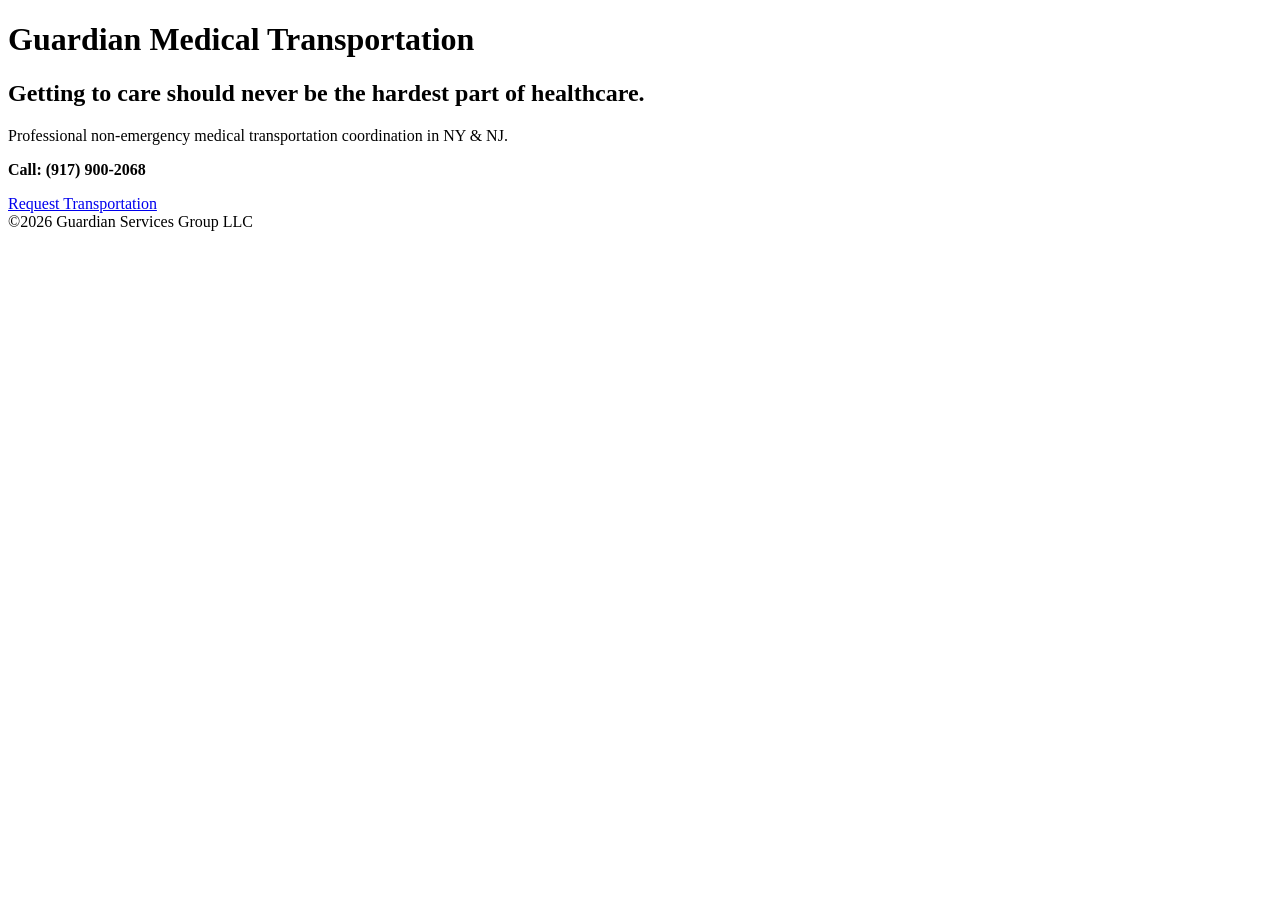
==== index.html @ a62c824c "Add files via upload" ====
<!doctype html><html><head><link rel='stylesheet' href='assets/style.css'><title>Guardian</title></head><body><header><h1>Guardian Medical Transportation</h1></header><section><h2>Getting to care should never be the hardest part of healthcare.</h2><p>Professional non-emergency medical transportation coordination in NY & NJ.</p><p><strong>Call: (917) 900-2068</strong></p><a class='btn' href='contact.html'>Request Transportation</a></section><footer>©2026 Guardian Services Group LLC</footer></body></html>
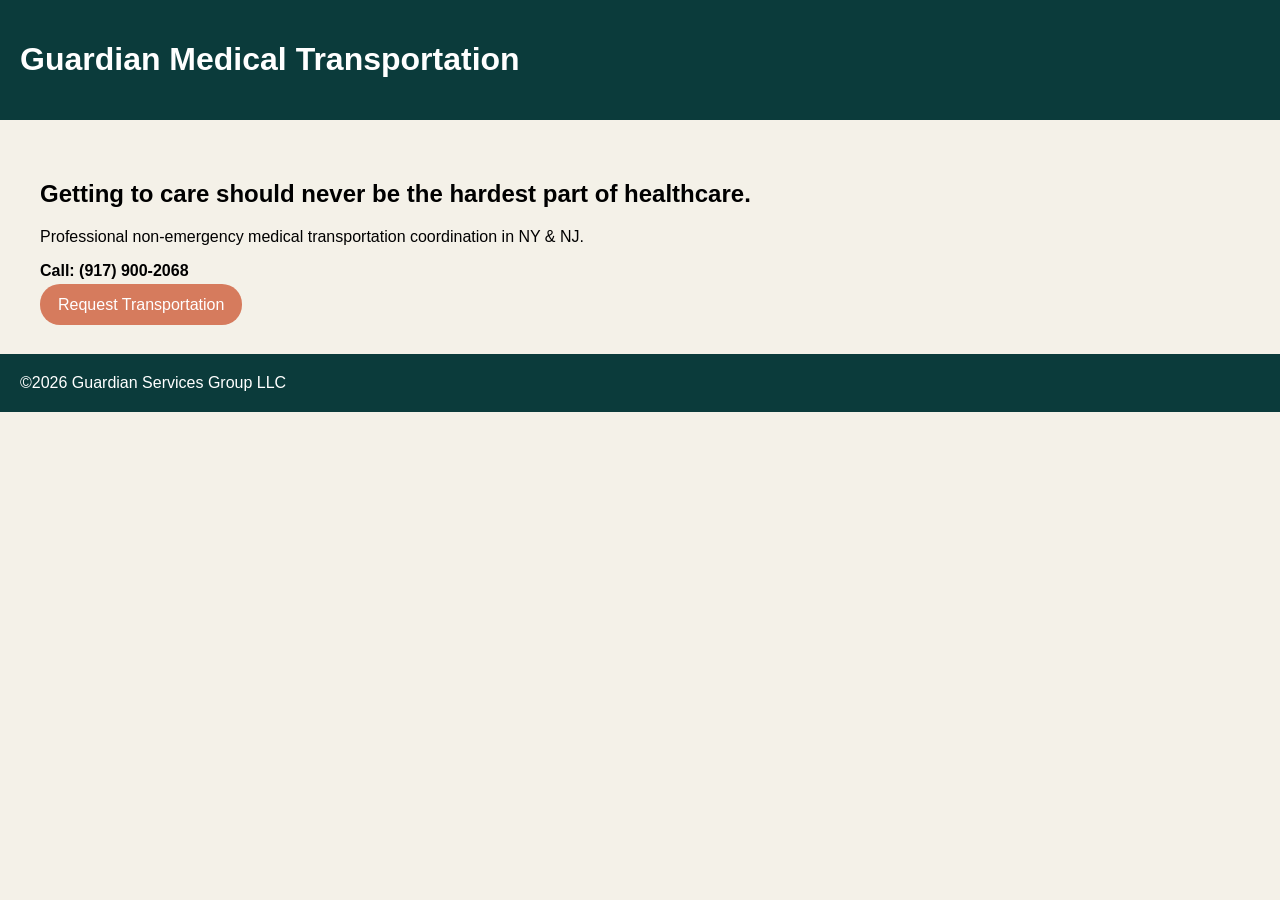
==== commit f281843e: "Update index.html" ====
--- a/index.html
+++ b/index.html
@@ -1 +1 @@
-<!doctype html><html><head><link rel='stylesheet' href='assets/style.css'><title>Guardian</title></head><body><header><h1>Guardian Medical Transportation</h1></header><section><h2>Getting to care should never be the hardest part of healthcare.</h2><p>Professional non-emergency medical transportation coordination in NY & NJ.</p><p><strong>Call: (917) 900-2068</strong></p><a class='btn' href='contact.html'>Request Transportation</a></section><footer>©2026 Guardian Services Group LLC</footer></body></html>+<!doctype html><html><head><link rel='stylesheet' href='style.css'><title>Guardian</title></head><body><header><h1>Guardian Medical Transportation</h1></header><section><h2>Getting to care should never be the hardest part of healthcare.</h2><p>Professional non-emergency medical transportation coordination in NY & NJ.</p><p><strong>Call: (917) 900-2068</strong></p><a class='btn' href='contact.html'>Request Transportation</a></section><footer>©2026 Guardian Services Group LLC</footer></body></html>
--- a/style.css
+++ b/style.css
@@ -0,0 +1 @@
+body{font-family:Arial;margin:0;background:#f4f1e8}header,footer{background:#0b3b3b;color:#fff;padding:20px}section{padding:40px}.btn{background:#d67b5d;color:#fff;padding:12px 18px;text-decoration:none;border-radius:20px}
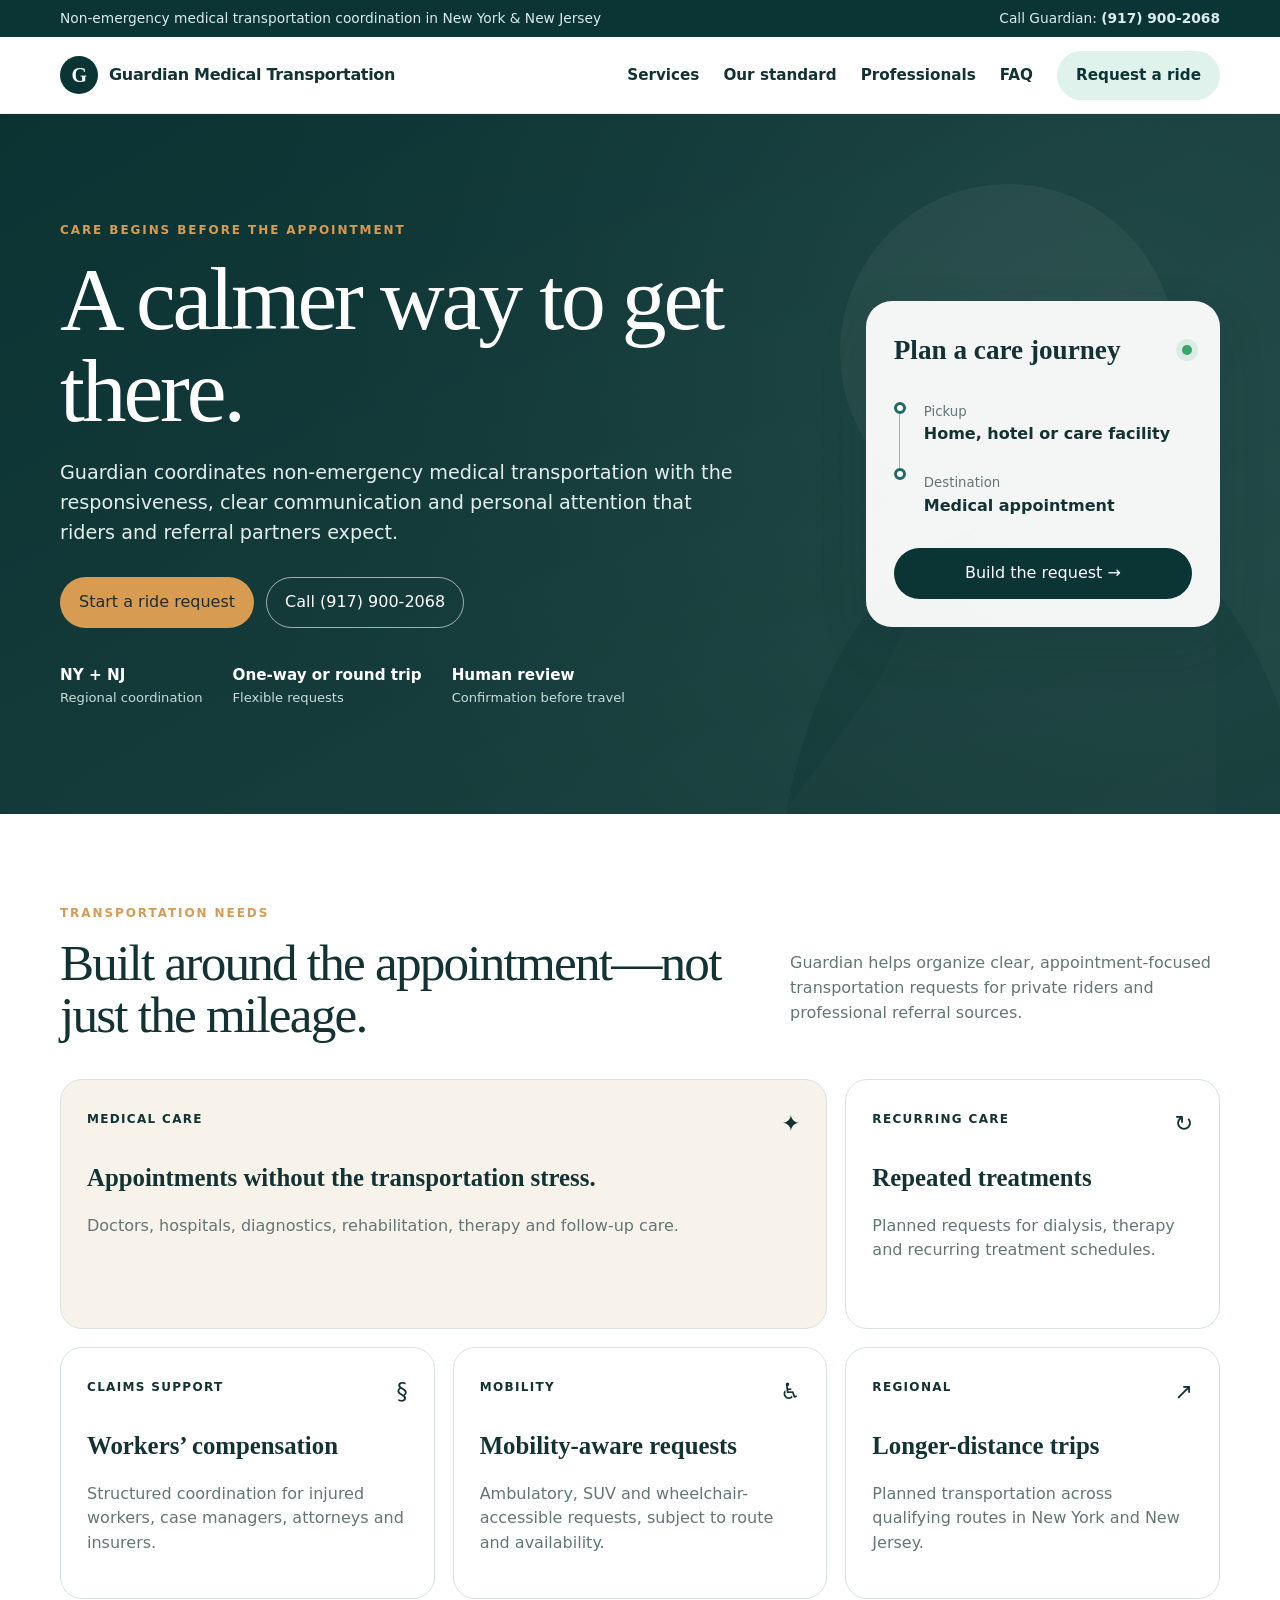
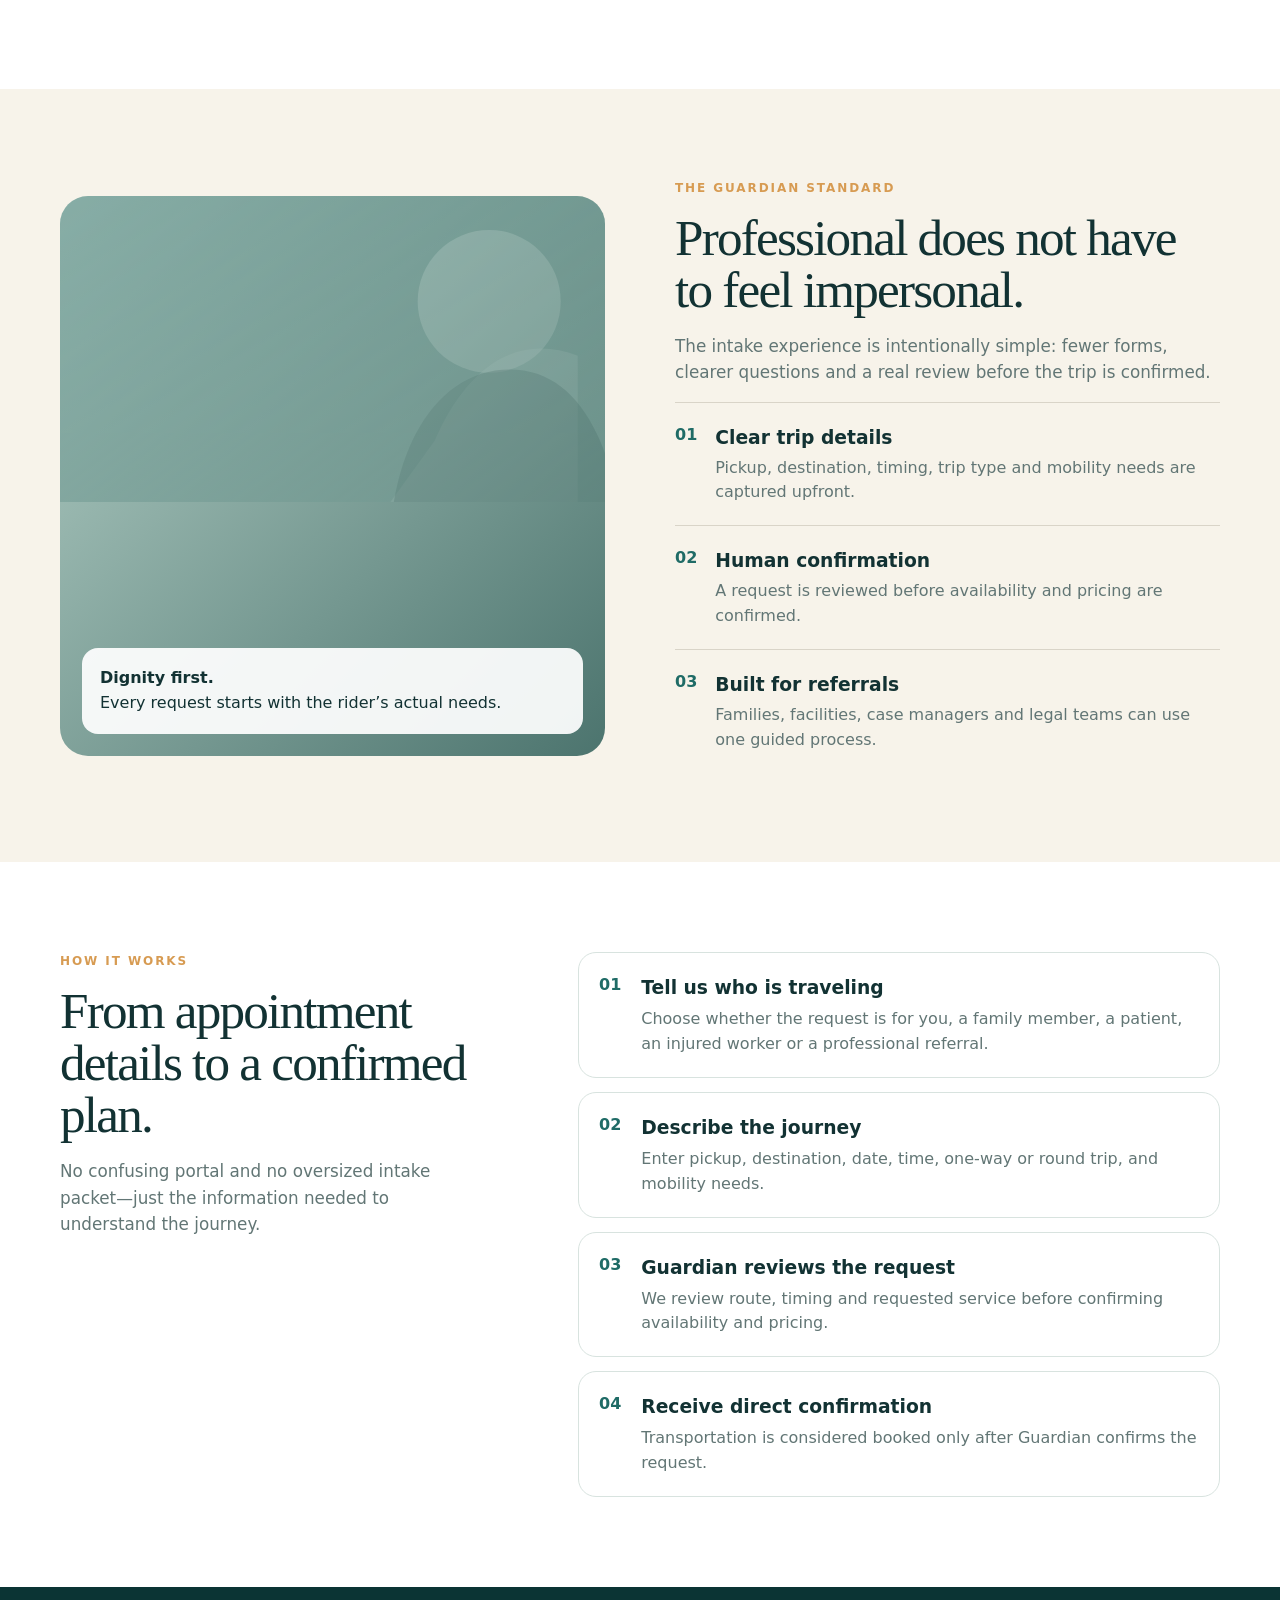
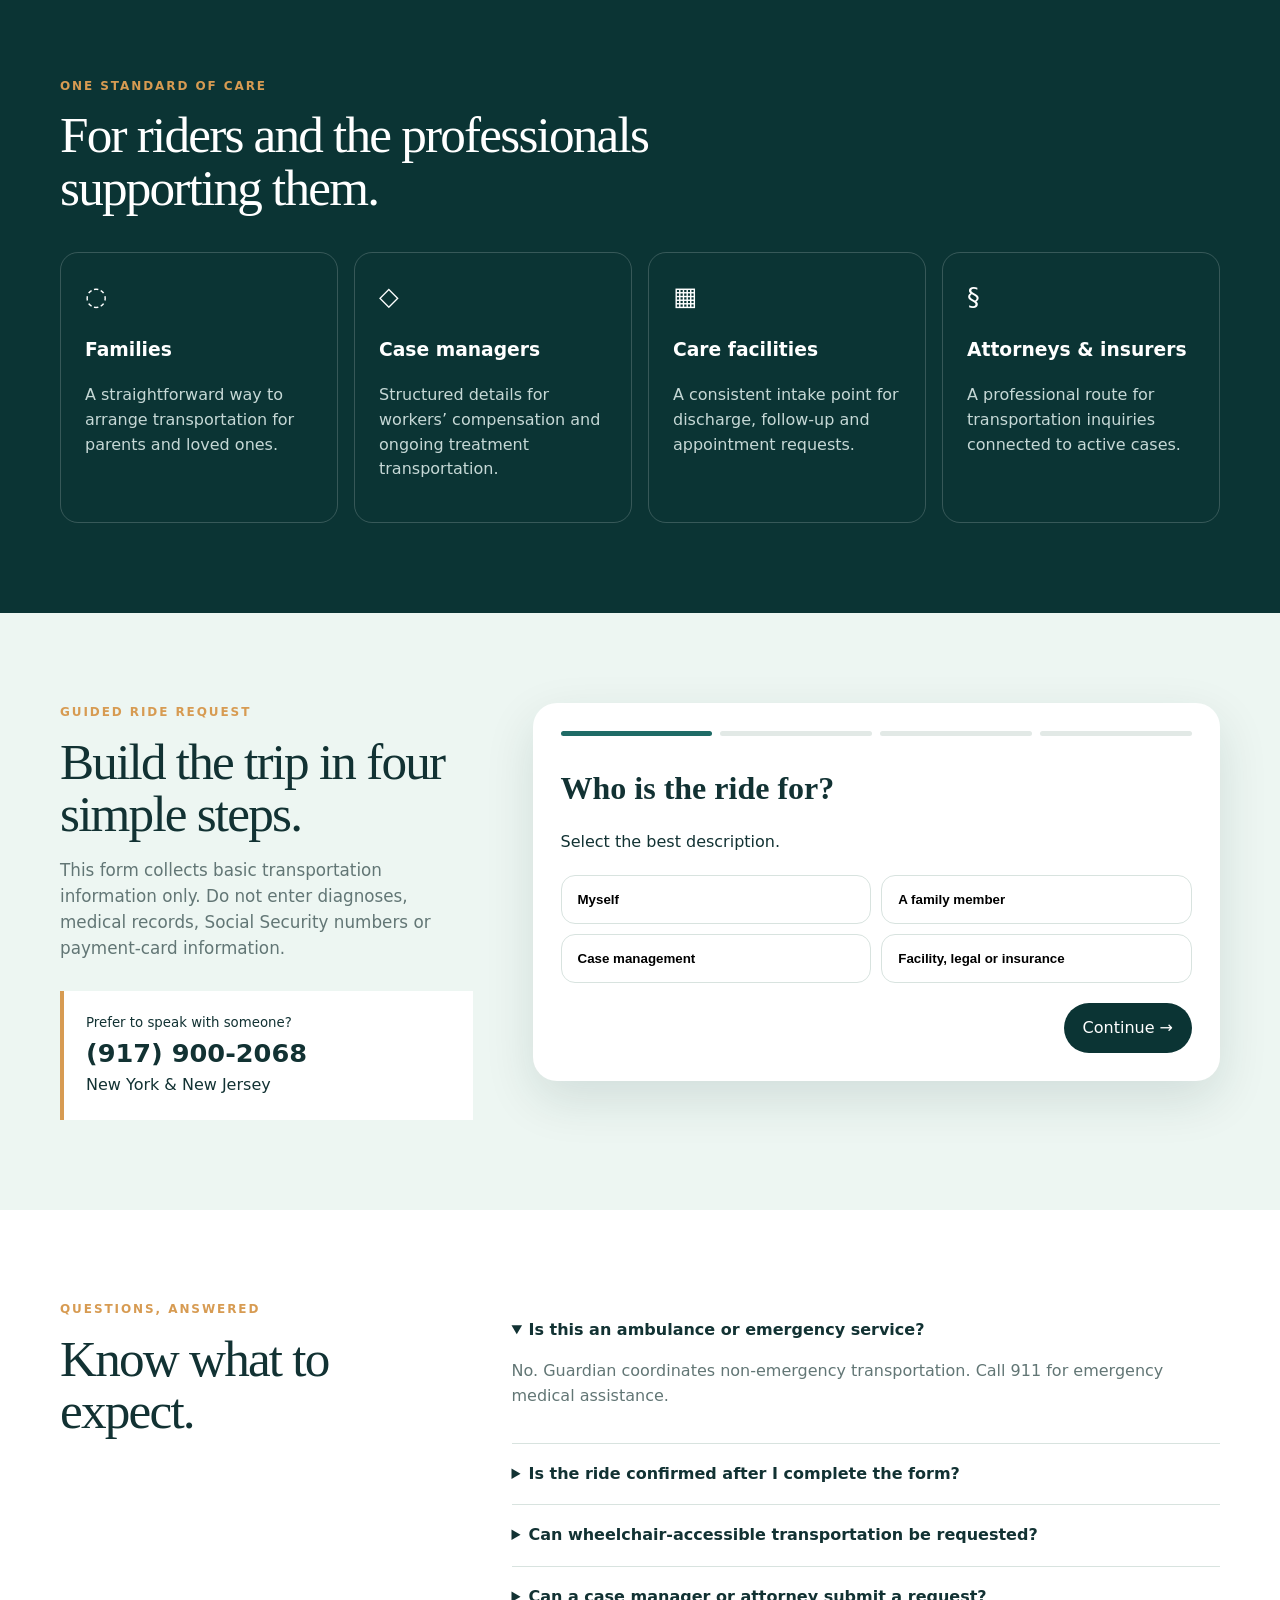
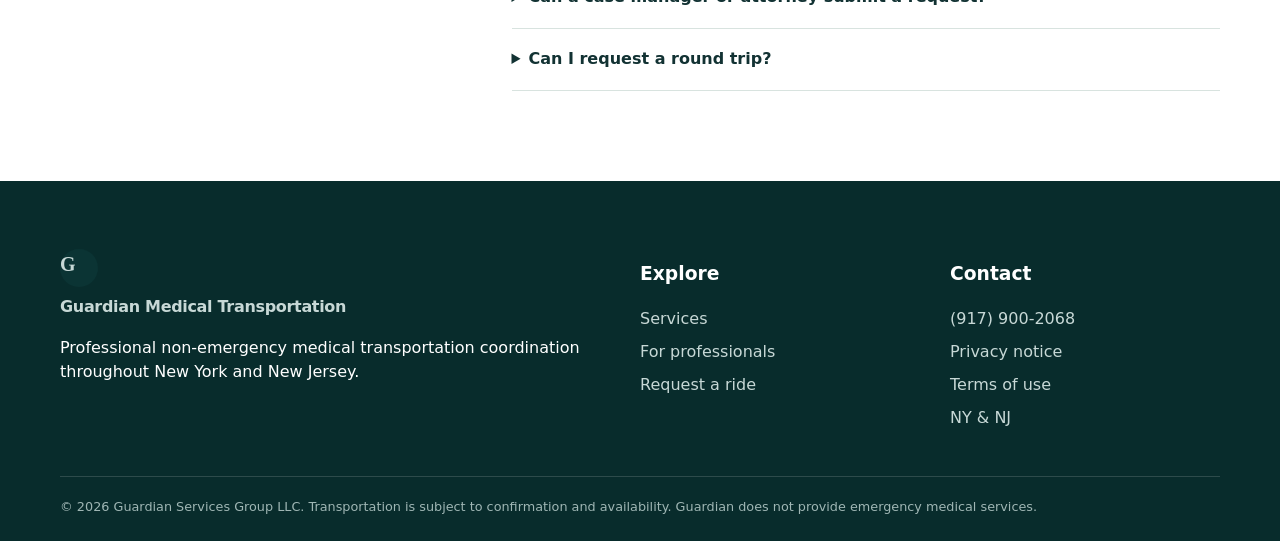
==== commit 6444598f: "Add files via upload" ====
--- a/index.html
+++ b/index.html
@@ -1 +1,101 @@
-<!doctype html><html><head><link rel='stylesheet' href='style.css'><title>Guardian</title></head><body><header><h1>Guardian Medical Transportation</h1></header><section><h2>Getting to care should never be the hardest part of healthcare.</h2><p>Professional non-emergency medical transportation coordination in NY & NJ.</p><p><strong>Call: (917) 900-2068</strong></p><a class='btn' href='contact.html'>Request Transportation</a></section><footer>©2026 Guardian Services Group LLC</footer></body></html>
+<!doctype html>
+<html lang="en">
+<head>
+<meta charset="utf-8"><meta name="viewport" content="width=device-width,initial-scale=1">
+<title>Guardian Medical Transportation | New York & New Jersey</title>
+<meta name="description" content="Professional non-emergency medical transportation coordination for families, case managers, facilities, attorneys and insurers in New York and New Jersey.">
+<meta name="theme-color" content="#0b3434">
+<meta property="og:title" content="Guardian Medical Transportation">
+<meta property="og:description" content="A calmer, clearer way to arrange non-emergency medical transportation.">
+<meta property="og:type" content="website"><meta property="og:image" content="assets/guardian-hero.svg">
+<link rel="stylesheet" href="assets/site.css">
+</head>
+<body>
+<a class="skip" href="#main">Skip to content</a>
+<div class="topbar"><div class="container"><span>Non-emergency medical transportation coordination in New York & New Jersey</span><span>Call Guardian: <strong>(917) 900-2068</strong></span></div></div>
+<header class="site-header"><div class="container nav">
+<a class="brand" href="index.html"><span class="brand-mark">G</span><span>Guardian Medical Transportation</span></a>
+<button class="menu-button" aria-label="Open navigation" aria-expanded="false">☰</button>
+<nav class="nav-links"><a href="#services">Services</a><a href="#standard">Our standard</a><a href="professionals.html">Professionals</a><a href="#faq">FAQ</a><a class="button button-light" href="#request">Request a ride</a></nav>
+</div></header>
+
+<main id="main">
+<section class="hero">
+<picture><source media="(max-width:650px)" srcset="assets/guardian-hero.svg"><img src="assets/guardian-hero.svg" alt="Care professional assisting an older adult"></picture>
+<div class="container hero-inner">
+<div class="hero-copy">
+<div class="eyebrow">Care begins before the appointment</div>
+<h1>A calmer way to get there.</h1>
+<p class="hero-lead">Guardian coordinates non-emergency medical transportation with the responsiveness, clear communication and personal attention that riders and referral partners expect.</p>
+<div class="hero-actions"><a class="button button-primary" href="#request">Start a ride request</a><a class="button button-ghost" href="tel:9179002068">Call (917) 900-2068</a></div>
+<div class="hero-proof"><span><strong>NY + NJ</strong>Regional coordination</span><span><strong>One-way or round trip</strong>Flexible requests</span><span><strong>Human review</strong>Confirmation before travel</span></div>
+</div>
+<aside class="trip-card">
+<div class="card-heading"><h2>Plan a care journey</h2><span class="live-dot" aria-label="Available to receive requests"></span></div>
+<div class="route"><div class="route-rail"><div class="route-dot"></div><div class="route-dot"></div></div><div class="route-copy"><div><small>Pickup</small><strong>Home, hotel or care facility</strong></div><div><small>Destination</small><strong>Medical appointment</strong></div></div></div>
+<a class="button button-dark" style="width:100%" href="#request">Build the request →</a>
+</aside>
+</div></section>
+
+<section class="section" id="services"><div class="container">
+<div class="section-head reveal"><div><div class="eyebrow">Transportation needs</div><h2>Built around the appointment—not just the mileage.</h2></div><p>Guardian helps organize clear, appointment-focused transportation requests for private riders and professional referral sources.</p></div>
+<div class="service-grid">
+<article class="service-card featured reveal"><span class="service-label">Medical care</span><span class="service-icon">✦</span><h3>Appointments without the transportation stress.</h3><p>Doctors, hospitals, diagnostics, rehabilitation, therapy and follow-up care.</p></article>
+<article class="service-card reveal"><span class="service-label">Recurring care</span><span class="service-icon">↻</span><h3>Repeated treatments</h3><p>Planned requests for dialysis, therapy and recurring treatment schedules.</p></article>
+<article class="service-card reveal"><span class="service-label">Claims support</span><span class="service-icon">§</span><h3>Workers’ compensation</h3><p>Structured coordination for injured workers, case managers, attorneys and insurers.</p></article>
+<article class="service-card reveal"><span class="service-label">Mobility</span><span class="service-icon">♿</span><h3>Mobility-aware requests</h3><p>Ambulatory, SUV and wheelchair-accessible requests, subject to route and availability.</p></article>
+<article class="service-card reveal"><span class="service-label">Regional</span><span class="service-icon">↗</span><h3>Longer-distance trips</h3><p>Planned transportation across qualifying routes in New York and New Jersey.</p></article>
+</div></div></section>
+
+<section class="section standard" id="standard"><div class="container standard-grid">
+<div class="editorial-photo reveal"><picture><source media="(max-width:650px)" srcset="assets/guardian-care.svg"><img src="assets/guardian-care.svg" alt="Care professional assisting a wheelchair passenger"></picture><div class="photo-caption"><strong>Dignity first.</strong>Every request starts with the rider’s actual needs.</div></div>
+<div class="split-copy reveal"><div class="eyebrow">The Guardian standard</div><h2>Professional does not have to feel impersonal.</h2><p>The intake experience is intentionally simple: fewer forms, clearer questions and a real review before the trip is confirmed.</p>
+<div class="promise-list">
+<div class="promise"><span class="promise-number">01</span><div><h3>Clear trip details</h3><p>Pickup, destination, timing, trip type and mobility needs are captured upfront.</p></div></div>
+<div class="promise"><span class="promise-number">02</span><div><h3>Human confirmation</h3><p>A request is reviewed before availability and pricing are confirmed.</p></div></div>
+<div class="promise"><span class="promise-number">03</span><div><h3>Built for referrals</h3><p>Families, facilities, case managers and legal teams can use one guided process.</p></div></div>
+</div></div></div></section>
+
+<section class="section"><div class="container process-grid">
+<div class="process-intro reveal"><div class="eyebrow">How it works</div><h2>From appointment details to a confirmed plan.</h2><p>No confusing portal and no oversized intake packet—just the information needed to understand the journey.</p></div>
+<div class="steps">
+<article class="step-card reveal"><span class="step-number">01</span><div><h3>Tell us who is traveling</h3><p>Choose whether the request is for you, a family member, a patient, an injured worker or a professional referral.</p></div></article>
+<article class="step-card reveal"><span class="step-number">02</span><div><h3>Describe the journey</h3><p>Enter pickup, destination, date, time, one-way or round trip, and mobility needs.</p></div></article>
+<article class="step-card reveal"><span class="step-number">03</span><div><h3>Guardian reviews the request</h3><p>We review route, timing and requested service before confirming availability and pricing.</p></div></article>
+<article class="step-card reveal"><span class="step-number">04</span><div><h3>Receive direct confirmation</h3><p>Transportation is considered booked only after Guardian confirms the request.</p></div></article>
+</div></div></section>
+
+<section class="section audiences"><div class="container">
+<div class="section-head reveal"><div><div class="eyebrow">One standard of care</div><h2>For riders and the professionals supporting them.</h2></div></div>
+<div class="audience-grid">
+<article class="audience-card reveal"><span class="audience-icon">◌</span><h3>Families</h3><p>A straightforward way to arrange transportation for parents and loved ones.</p></article>
+<article class="audience-card reveal"><span class="audience-icon">◇</span><h3>Case managers</h3><p>Structured details for workers’ compensation and ongoing treatment transportation.</p></article>
+<article class="audience-card reveal"><span class="audience-icon">▦</span><h3>Care facilities</h3><p>A consistent intake point for discharge, follow-up and appointment requests.</p></article>
+<article class="audience-card reveal"><span class="audience-icon">§</span><h3>Attorneys & insurers</h3><p>A professional route for transportation inquiries connected to active cases.</p></article>
+</div></div></section>
+
+<section class="section booking" id="request"><div class="container booking-grid">
+<div class="booking-copy reveal"><div class="eyebrow">Guided ride request</div><h2>Build the trip in four simple steps.</h2><p>This form collects basic transportation information only. Do not enter diagnoses, medical records, Social Security numbers or payment-card information.</p><div class="phone-block"><small>Prefer to speak with someone?</small><strong>(917) 900-2068</strong><span>New York & New Jersey</span></div></div>
+<form class="wizard reveal" id="requestForm">
+<div class="progress"><span class="active"></span><span></span><span></span><span></span></div>
+<section class="panel active"><h3>Who is the ride for?</h3><p>Select the best description.</p><div class="choices">
+<button class="choice" type="button" data-field="requester" data-value="Myself">Myself</button><button class="choice" type="button" data-field="requester" data-value="Family member">A family member</button><button class="choice" type="button" data-field="requester" data-value="Case management">Case management</button><button class="choice" type="button" data-field="requester" data-value="Facility, legal or insurance">Facility, legal or insurance</button></div><input id="requester" type="hidden"><div class="form-actions"><span></span><button class="button button-dark next-step" type="button">Continue →</button></div></section>
+<section class="panel"><h3>Where is the journey?</h3><p>Enter the pickup and destination.</p><div class="field-grid"><div class="field full"><label for="pickup">Pickup address</label><input id="pickup" placeholder="Street, city and ZIP" required></div><div class="field full"><label for="destination">Destination</label><input id="destination" placeholder="Facility name or full address" required></div></div><div class="form-actions"><button class="button button-soft prev-step" type="button">← Back</button><button class="button button-dark next-step" type="button">Continue →</button></div></section>
+<section class="panel"><h3>When and what type?</h3><p>Add the timing and transportation needs.</p><div class="field-grid"><div><label for="tripDate">Trip date</label><input id="tripDate" type="date" required></div><div><label for="pickupTime">Pickup time</label><input id="pickupTime" type="time"></div><div><label for="tripType">Trip type</label><select id="tripType"><option>One way</option><option>Round trip</option></select></div><div><label for="vehicle">Transportation need</label><select id="vehicle"><option>Ambulatory / sedan</option><option>SUV</option><option>Wheelchair accessible</option><option>Not sure</option></select></div></div><div class="form-actions"><button class="button button-soft prev-step" type="button">← Back</button><button class="button button-dark next-step" type="button">Continue →</button></div></section>
+<section class="panel"><h3>How should Guardian contact you?</h3><p>Your request is reviewed before transportation is confirmed.</p><div class="field-grid"><div><label for="name">Full name</label><input id="name" required></div><div><label for="phone">Phone</label><input id="phone" type="tel" required></div><div class="field full"><label for="email">Email</label><input id="email" type="email"></div><div class="field full"><label for="notes">Important transportation details</label><textarea id="notes" placeholder="Appointment time, expected return time, assistance needs, etc."></textarea></div></div><div class="form-actions"><button class="button button-soft prev-step" type="button">← Back</button><button class="button button-primary" type="submit">Prepare request</button></div><p class="form-note">Preparing the request does not confirm transportation.</p>
+<div class="confirmation" id="confirmation"><strong>Your request is prepared.</strong><div class="request-summary" id="requestText"></div><div class="confirmation-actions"><a class="button button-dark" id="smsLink" href="#">Text to Guardian</a><button class="button button-soft" id="copyRequest" type="button">Copy request</button><a class="button button-soft" href="tel:9179002068">Call Guardian</a></div></div></section>
+</form></div></section>
+
+<section class="section" id="faq"><div class="container faq-grid"><div class="faq-title reveal"><div class="eyebrow">Questions, answered</div><h2>Know what to expect.</h2></div><div class="reveal">
+<details open><summary>Is this an ambulance or emergency service?</summary><p>No. Guardian coordinates non-emergency transportation. Call 911 for emergency medical assistance.</p></details>
+<details><summary>Is the ride confirmed after I complete the form?</summary><p>No. Guardian reviews the request and contacts you to confirm availability, trip details and pricing.</p></details>
+<details><summary>Can wheelchair-accessible transportation be requested?</summary><p>Yes. Wheelchair-accessible service can be requested and is subject to route, timing and provider availability.</p></details>
+<details><summary>Can a case manager or attorney submit a request?</summary><p>Yes. The guided form supports private riders and professional referral sources.</p></details>
+<details><summary>Can I request a round trip?</summary><p>Yes. Select round trip and include the appointment or expected return details.</p></details>
+</div></div></section>
+</main>
+
+<footer class="site-footer"><div class="container"><div class="footer-grid"><div><a class="brand" href="index.html"><span class="brand-mark">G</span><span>Guardian Medical Transportation</span></a><p>Professional non-emergency medical transportation coordination throughout New York and New Jersey.</p></div><div><h3>Explore</h3><a href="#services">Services</a><a href="professionals.html">For professionals</a><a href="#request">Request a ride</a></div><div><h3>Contact</h3><a href="tel:9179002068">(917) 900-2068</a><a href="privacy.html">Privacy notice</a><a href="terms.html">Terms of use</a><span>NY & NJ</span></div></div><div class="legal">© 2026 Guardian Services Group LLC. Transportation is subject to confirmation and availability. Guardian does not provide emergency medical services.</div></div></footer>
+<div class="mobile-bar"><a class="button button-dark" href="tel:9179002068">Call now</a><a class="button button-primary" href="#request">Request ride</a></div>
+<script src="assets/site.js" defer></script>
+</body></html>
--- a/assets/site.css
+++ b/assets/site.css
@@ -0,0 +1,4 @@
+:root{--ink:#123233;--deep:#0b3434;--green:#1f6b66;--mint:#dff2ec;--cream:#f7f3ea;--white:#fff;--line:#d8e3df;--muted:#627675;--accent:#d79b52;--shadow:0 18px 50px rgba(12,52,52,.12)}
+*{box-sizing:border-box}html{scroll-behavior:smooth}body{margin:0;font-family:Inter,ui-sans-serif,system-ui,-apple-system,BlinkMacSystemFont,"Segoe UI",sans-serif;color:var(--ink);background:#fff;line-height:1.55}a{color:inherit}img{display:block;width:100%;height:100%;object-fit:cover}.container{width:min(1160px,calc(100% - 40px));margin:auto}.skip{position:absolute;left:-999px;top:0}.skip:focus{left:12px;top:12px;background:#fff;padding:10px;z-index:1000}.topbar{background:var(--deep);color:#dcebea;font-size:.86rem}.topbar .container{display:flex;justify-content:space-between;gap:20px;padding:8px 0}.site-header{position:sticky;top:0;background:rgba(255,255,255,.96);backdrop-filter:blur(12px);z-index:50;border-bottom:1px solid rgba(18,50,51,.08)}.nav{min-height:76px;display:flex;align-items:center;justify-content:space-between;gap:24px}.brand{display:flex;align-items:center;gap:11px;text-decoration:none;font-weight:800;letter-spacing:-.02em}.brand-mark{width:38px;height:38px;border-radius:50%;display:grid;place-items:center;background:var(--deep);color:#fff;font-family:Georgia,serif;font-size:1.25rem}.nav-links{display:flex;align-items:center;gap:24px}.nav-links a{text-decoration:none;font-weight:650;font-size:.95rem}.menu-button{display:none;border:0;background:transparent;font-size:1.6rem}.button{display:inline-flex;align-items:center;justify-content:center;gap:8px;padding:12px 18px;border-radius:999px;text-decoration:none;border:1px solid transparent;font-weight:750;cursor:pointer;font:inherit}.button-primary{background:var(--accent);color:#1e2d2d}.button-dark{background:var(--deep);color:#fff}.button-light{background:var(--mint);color:var(--deep)}.button-soft{background:#f3f7f5;color:var(--deep);border-color:var(--line)}.button-ghost{border-color:rgba(255,255,255,.6);color:#fff}.hero{position:relative;min-height:700px;color:#fff;overflow:hidden;background:linear-gradient(110deg,rgba(7,43,43,.97),rgba(7,43,43,.77)),radial-gradient(circle at 80% 30%,#5d8c84,#163f3e 65%)}.hero>picture{position:absolute;inset:0;opacity:.16}.hero-inner{position:relative;display:grid;grid-template-columns:1.35fr .65fr;gap:70px;align-items:center;min-height:700px;padding:76px 0}.eyebrow{text-transform:uppercase;letter-spacing:.16em;font-weight:800;font-size:.75rem;color:var(--accent);margin-bottom:14px}.hero h1,.section h2,.page-hero h1{font-family:Georgia,"Times New Roman",serif;font-weight:500;line-height:1.02;letter-spacing:-.035em}.hero h1{font-size:clamp(3.5rem,7vw,6.7rem);margin:0 0 22px;max-width:750px}.hero-lead{font-size:1.2rem;max-width:690px;color:#e3efec}.hero-actions{display:flex;flex-wrap:wrap;gap:12px;margin:30px 0}.hero-proof{display:flex;gap:30px;flex-wrap:wrap;margin-top:36px}.hero-proof span{display:grid;color:#c9ddda;font-size:.82rem}.hero-proof strong{color:#fff;font-size:.95rem}.trip-card{background:rgba(255,255,255,.95);color:var(--ink);padding:28px;border-radius:26px;box-shadow:var(--shadow)}.card-heading{display:flex;align-items:center;justify-content:space-between}.card-heading h2{font-family:Georgia,serif;margin:0;font-size:1.7rem}.live-dot{width:10px;height:10px;border-radius:50%;background:#36a66b;box-shadow:0 0 0 6px rgba(54,166,107,.13)}.route{display:flex;gap:18px;margin:30px 0}.route-rail{display:flex;flex-direction:column;align-items:center}.route-rail:after{content:"";width:1px;background:#9eb5b1;height:54px;order:1}.route-dot{width:12px;height:12px;border-radius:50%;border:3px solid var(--green);background:#fff;z-index:1}.route-dot:last-child{order:2}.route-copy{display:grid;gap:26px}.route-copy small{display:block;color:var(--muted)}.section{padding:90px 0}.section-head{display:flex;justify-content:space-between;gap:50px;align-items:end;margin-bottom:38px}.section-head h2,.split-copy h2,.process-intro h2,.booking-copy h2,.faq-title h2{font-size:clamp(2.3rem,4vw,4rem);margin:0;max-width:760px}.section-head>p{max-width:430px;color:var(--muted)}.service-grid{display:grid;grid-template-columns:repeat(12,1fr);gap:18px}.service-card{grid-column:span 4;border:1px solid var(--line);padding:26px;border-radius:22px;min-height:250px;background:#fff}.service-card.featured{grid-column:span 8;background:var(--cream)}.service-card h3{font-family:Georgia,serif;font-size:1.55rem;margin:28px 0 10px}.service-card p{color:var(--muted)}.service-label{font-size:.75rem;font-weight:800;text-transform:uppercase;letter-spacing:.11em}.service-icon{float:right;font-size:1.4rem}.standard{background:var(--cream)}.standard-grid{display:grid;grid-template-columns:1fr 1fr;gap:70px;align-items:center}.editorial-photo{min-height:560px;border-radius:28px;overflow:hidden;position:relative;background:linear-gradient(135deg,#b6d1c8,#4c746e)}.editorial-photo img{opacity:.3}.photo-caption{position:absolute;left:22px;right:22px;bottom:22px;background:rgba(255,255,255,.92);padding:18px;border-radius:16px}.photo-caption strong{display:block}.split-copy>p,.process-intro>p,.booking-copy>p{font-size:1.05rem;color:var(--muted)}.promise{display:flex;gap:18px;padding:20px 0;border-top:1px solid #d9d4c8}.promise-number{font-weight:800;color:var(--green)}.promise h3{margin:0 0 4px}.promise p{margin:0;color:var(--muted)}.process-grid{display:grid;grid-template-columns:.8fr 1.2fr;gap:90px}.steps{display:grid;gap:14px}.step-card{display:flex;gap:20px;border:1px solid var(--line);border-radius:18px;padding:20px}.step-number{font-weight:900;color:var(--green)}.step-card h3{margin:0}.step-card p{margin:5px 0 0;color:var(--muted)}.audiences{background:var(--deep);color:#fff}.audience-grid{display:grid;grid-template-columns:repeat(4,1fr);gap:16px}.audience-card{border:1px solid rgba(255,255,255,.18);padding:24px;border-radius:18px}.audience-card p{color:#c6d8d6}.audience-icon{font-size:1.6rem}.booking{background:#edf6f2}.booking-grid{display:grid;grid-template-columns:.75fr 1.25fr;gap:60px;align-items:start}.phone-block{margin-top:30px;padding:22px;border-left:4px solid var(--accent);background:#fff}.phone-block>*{display:block}.phone-block strong{font-size:1.6rem}.wizard{background:#fff;border-radius:24px;padding:28px;box-shadow:var(--shadow)}.progress{display:grid;grid-template-columns:repeat(4,1fr);gap:8px;margin-bottom:28px}.progress span{height:5px;background:#e2e9e6;border-radius:999px}.progress span.active{background:var(--green)}.panel{display:none}.panel.active{display:block}.panel h3{font-family:Georgia,serif;font-size:2rem;margin:0}.choices{display:grid;grid-template-columns:1fr 1fr;gap:10px;margin:20px 0}.choice{padding:16px;border:1px solid var(--line);background:#fff;border-radius:14px;text-align:left;font-weight:700;cursor:pointer}.choice.selected{background:var(--mint);border-color:var(--green)}.field-grid{display:grid;grid-template-columns:1fr 1fr;gap:14px;margin:20px 0}.field.full{grid-column:1/-1}label{display:block;font-size:.85rem;font-weight:800;margin-bottom:6px}input,select,textarea{width:100%;padding:13px;border:1px solid #cbd8d4;border-radius:11px;font:inherit;background:#fff}textarea{min-height:110px;resize:vertical}.form-actions{display:flex;justify-content:space-between;gap:12px;margin-top:20px}.form-note{font-size:.8rem;color:var(--muted)}.confirmation{display:none;margin-top:20px;border-top:1px solid var(--line);padding-top:20px}.confirmation.visible{display:block}.request-summary{white-space:pre-wrap;background:#f5f8f7;padding:14px;border-radius:12px;margin:12px 0;font-size:.88rem}.confirmation-actions{display:flex;flex-wrap:wrap;gap:8px}.faq-grid{display:grid;grid-template-columns:.7fr 1.3fr;gap:70px}.faq-grid details{border-bottom:1px solid var(--line);padding:18px 0}.faq-grid summary{font-weight:800;cursor:pointer}.faq-grid p{color:var(--muted)}.site-footer{background:#082c2c;color:#fff;padding:60px 0 24px}.footer-grid{display:grid;grid-template-columns:2fr 1fr 1fr;gap:40px}.footer-grid a,.footer-grid span{display:block;text-decoration:none;color:#c7d8d6;margin:8px 0}.legal{border-top:1px solid rgba(255,255,255,.15);margin-top:38px;padding-top:20px;color:#9fb6b4;font-size:.8rem}.mobile-bar{display:none}.page-hero{padding:95px 0;background:var(--deep);color:#fff}.page-hero h1{font-size:clamp(3rem,6vw,5.5rem);margin:0}.content{padding:70px 0}.content-grid{display:grid;grid-template-columns:1fr 1fr;gap:30px}.info-card{padding:26px;border:1px solid var(--line);border-radius:20px}.prose{max-width:850px}.prose h2{font-family:Georgia,serif;font-size:2rem;margin-top:45px}.notice{padding:16px;border-radius:14px;background:var(--cream)}
+@media(max-width:900px){.nav-links{display:none;position:absolute;top:76px;left:0;right:0;background:#fff;padding:20px;flex-direction:column;align-items:flex-start;border-bottom:1px solid var(--line)}.nav-links.open{display:flex}.menu-button{display:block}.hero-inner,.standard-grid,.process-grid,.booking-grid,.faq-grid{grid-template-columns:1fr}.hero-inner{gap:20px}.trip-card{max-width:520px}.service-card,.service-card.featured{grid-column:span 6}.audience-grid{grid-template-columns:1fr 1fr}.section-head{display:block}.footer-grid{grid-template-columns:1fr 1fr}.footer-grid>div:first-child{grid-column:1/-1}}
+@media(max-width:650px){.topbar .container{display:block;text-align:center}.topbar span:last-child{display:none}.container{width:min(100% - 28px,1160px)}.hero,.hero-inner{min-height:auto}.hero-inner{padding:64px 0}.hero h1{font-size:3.35rem}.hero-proof{display:grid;gap:14px}.section{padding:65px 0}.service-card,.service-card.featured{grid-column:1/-1}.audience-grid,.choices,.field-grid,.content-grid{grid-template-columns:1fr}.field.full{grid-column:auto}.footer-grid{grid-template-columns:1fr}.footer-grid>div:first-child{grid-column:auto}.mobile-bar{position:fixed;display:grid;grid-template-columns:1fr 1fr;gap:8px;bottom:0;left:0;right:0;background:#fff;padding:10px;z-index:70;box-shadow:0 -8px 30px rgba(0,0,0,.13)}body{padding-bottom:72px}.button{padding:11px 14px}.editorial-photo{min-height:380px}}
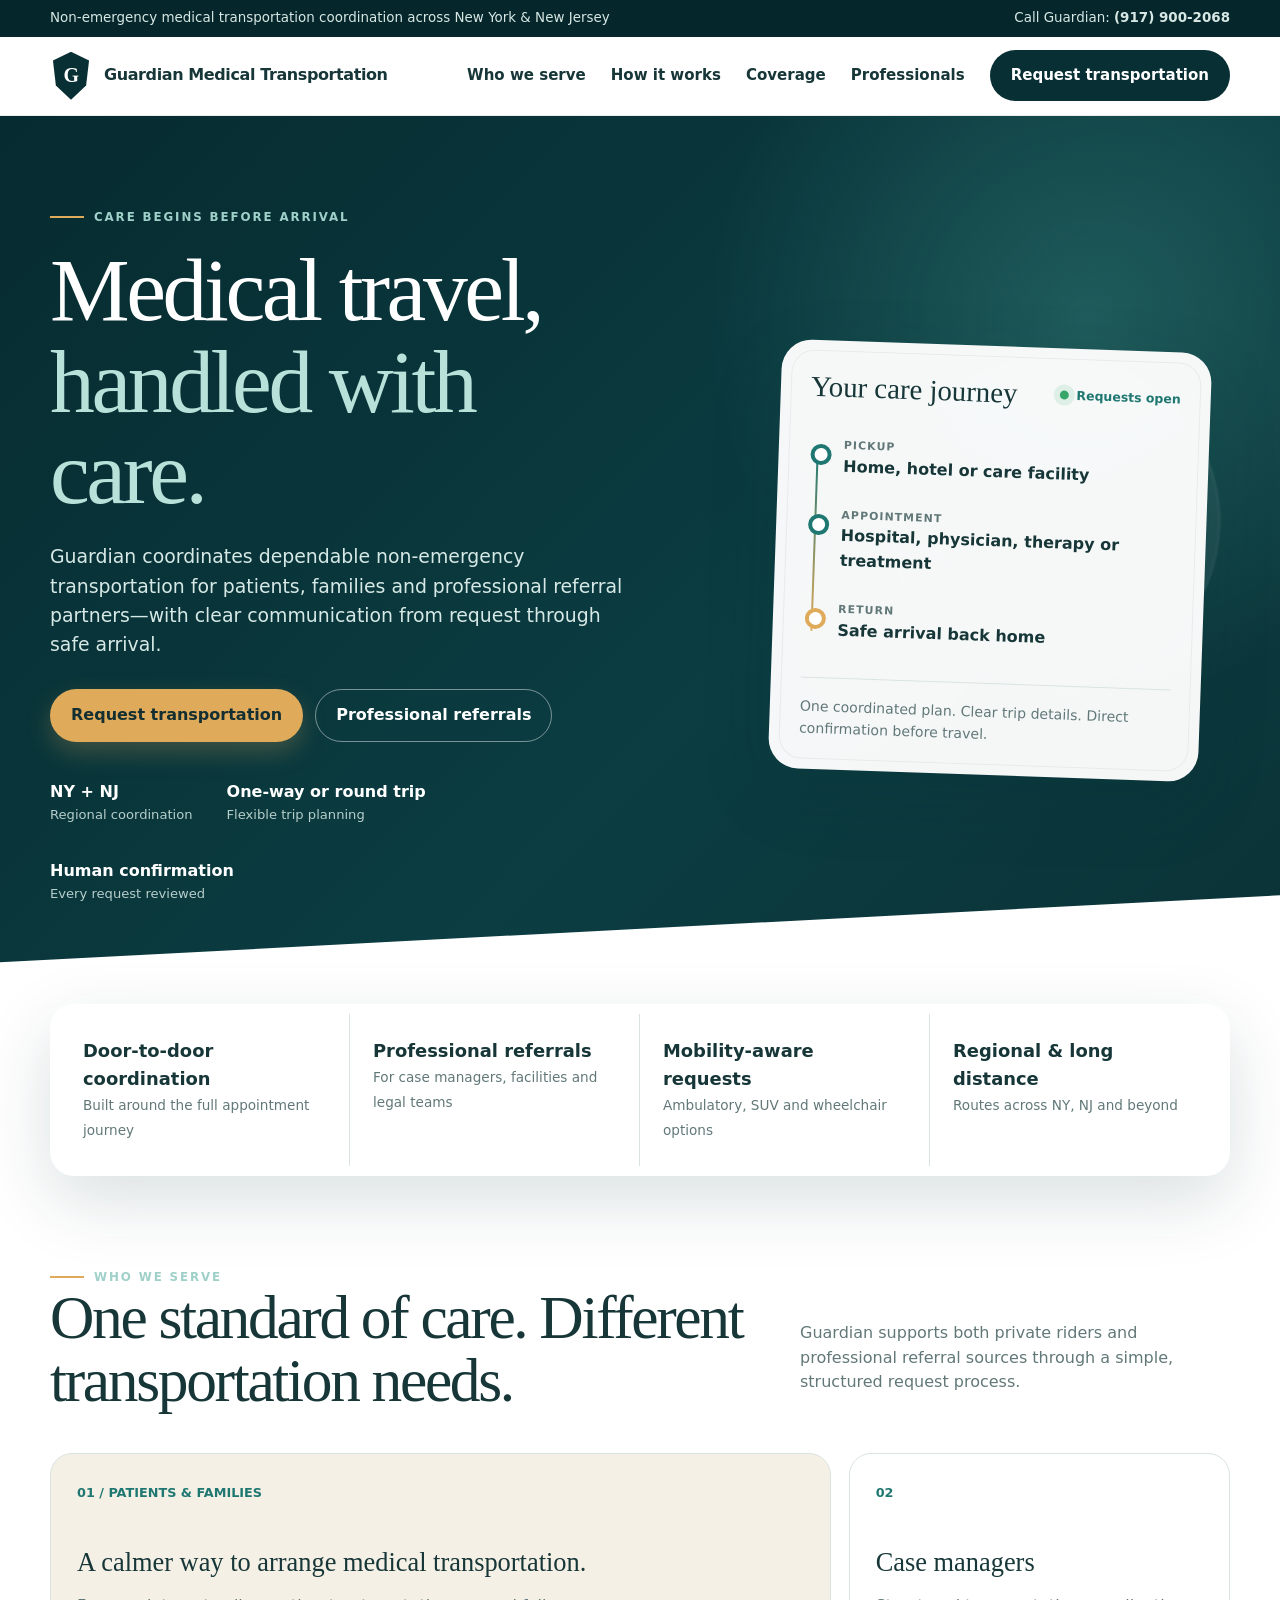
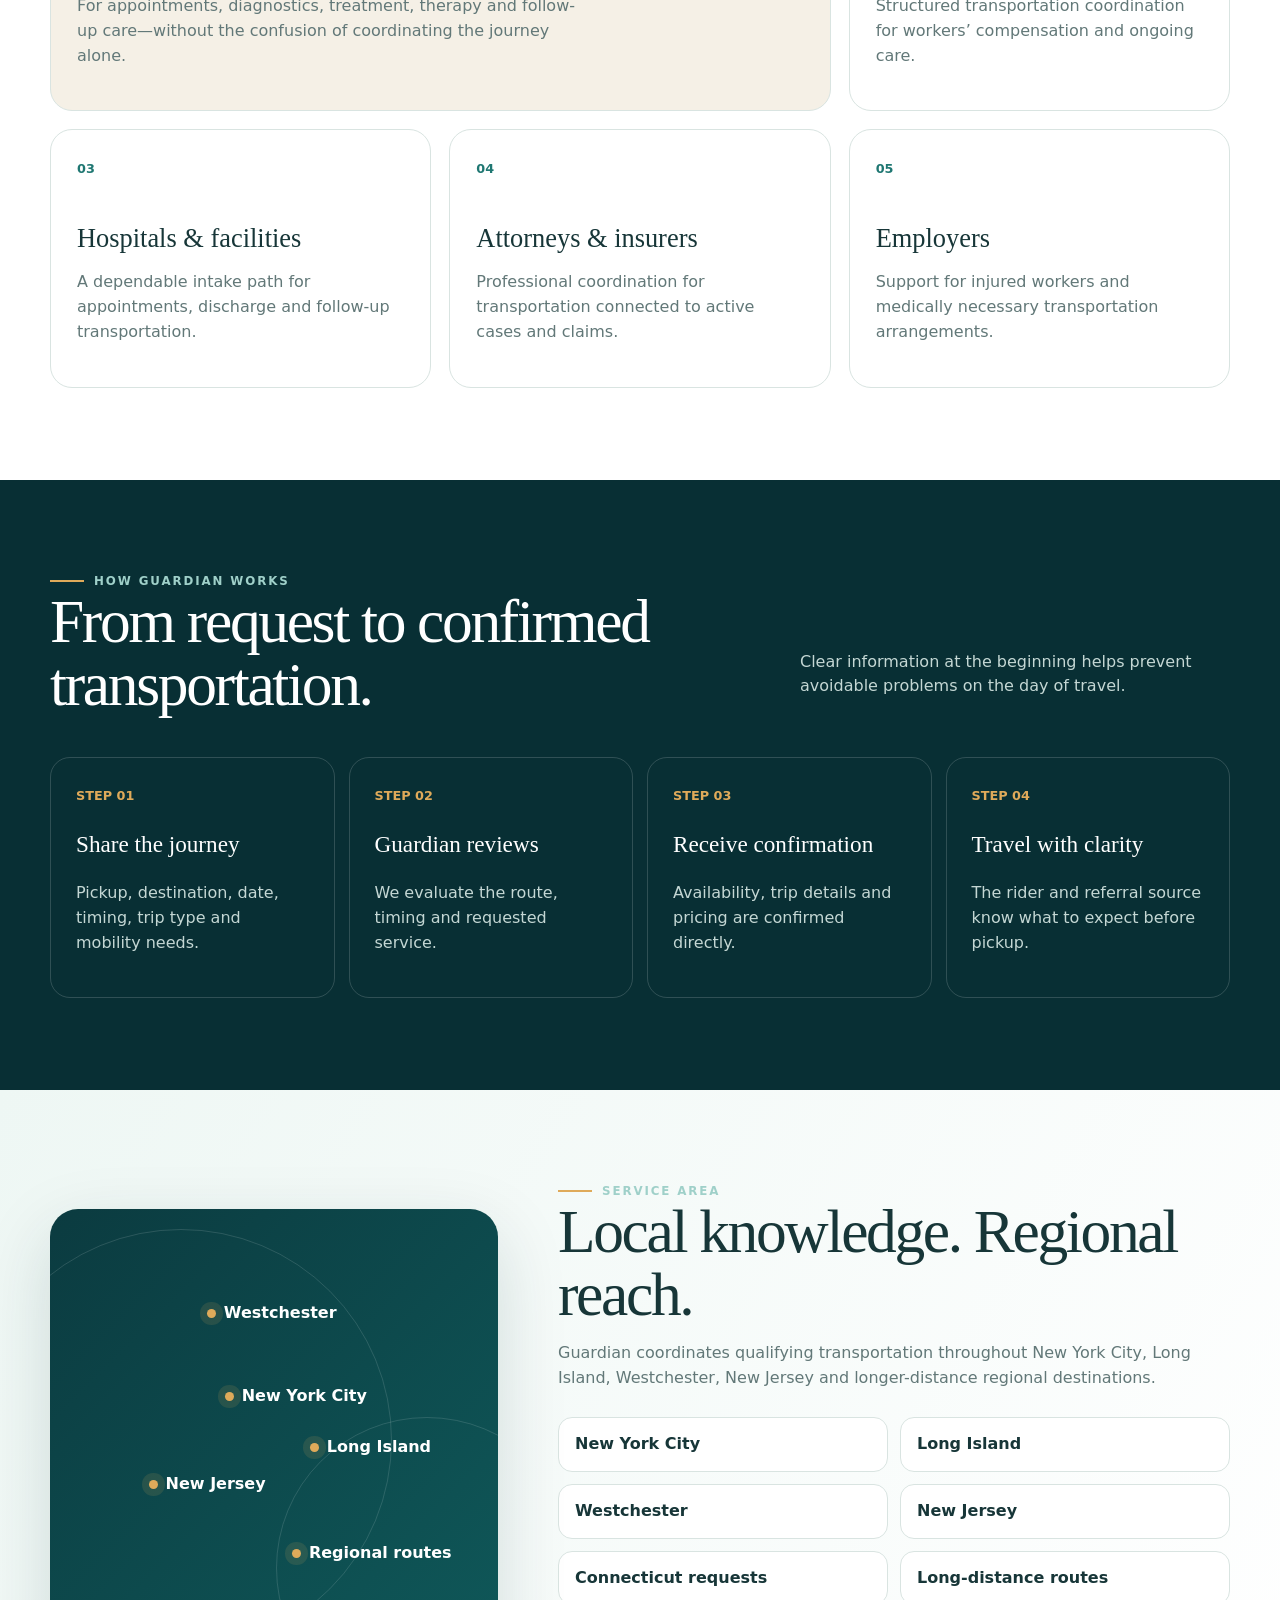
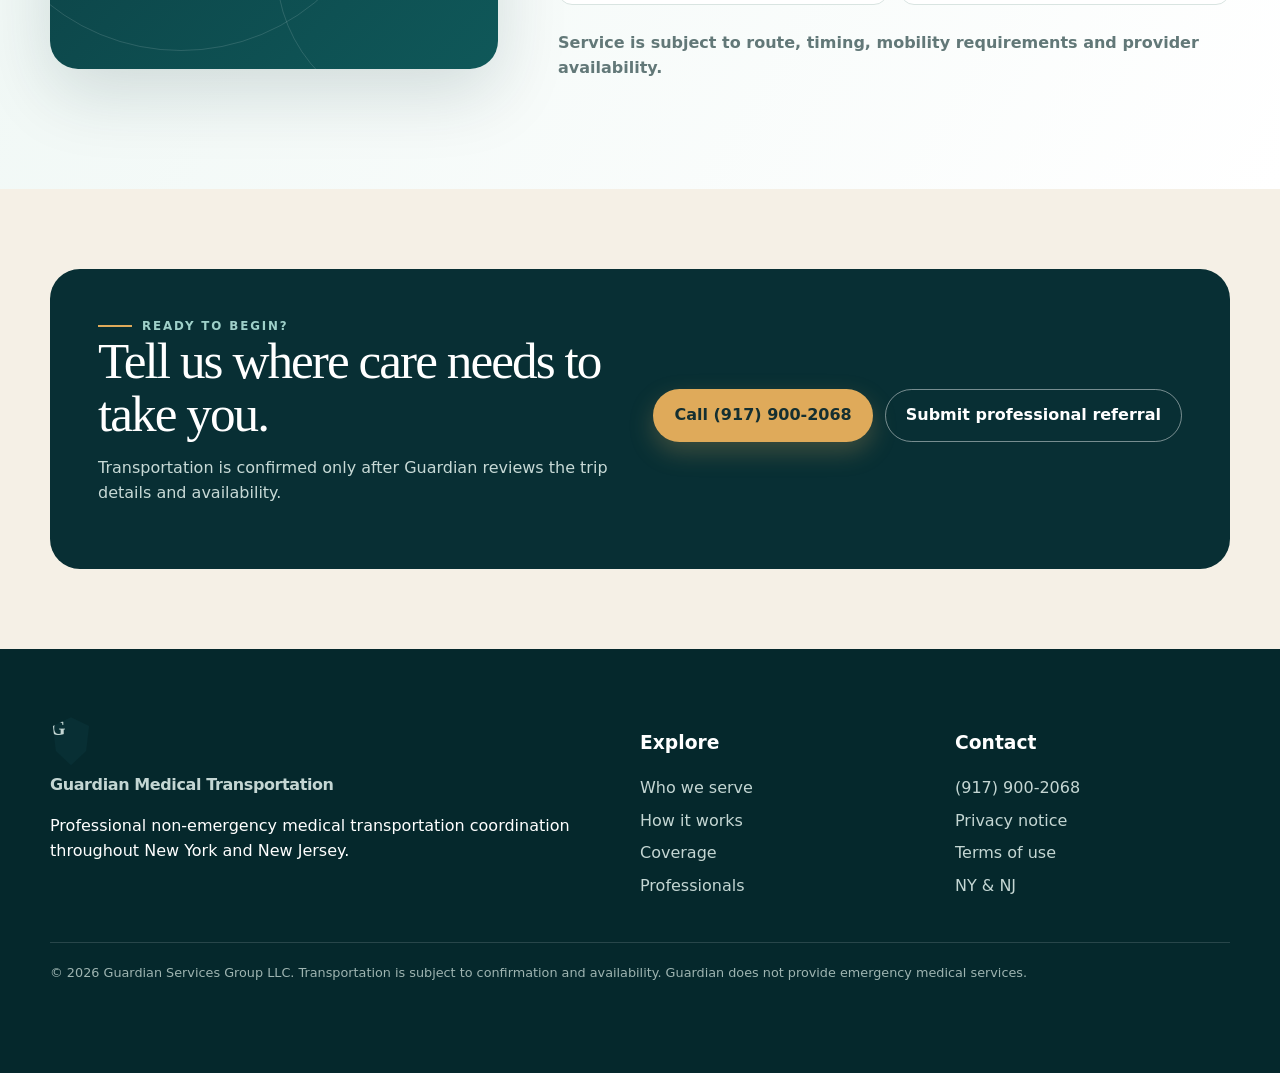
==== commit 6e93a9c8: "Launch distinctive Guardian homepage V2" ====
--- a/index.html
+++ b/index.html
@@ -1,101 +1,32 @@
 <!doctype html>
 <html lang="en">
 <head>
-<meta charset="utf-8"><meta name="viewport" content="width=device-width,initial-scale=1">
+<meta charset="utf-8">
+<meta name="viewport" content="width=device-width,initial-scale=1">
 <title>Guardian Medical Transportation | New York & New Jersey</title>
-<meta name="description" content="Professional non-emergency medical transportation coordination for families, case managers, facilities, attorneys and insurers in New York and New Jersey.">
-<meta name="theme-color" content="#0b3434">
-<meta property="og:title" content="Guardian Medical Transportation">
-<meta property="og:description" content="A calmer, clearer way to arrange non-emergency medical transportation.">
-<meta property="og:type" content="website"><meta property="og:image" content="assets/guardian-hero.svg">
-<link rel="stylesheet" href="assets/site.css">
+<meta name="description" content="Professional non-emergency medical transportation coordination for patients, families, case managers, facilities, attorneys and insurers across New York and New Jersey.">
+<meta name="theme-color" content="#082f34">
+<style>
+:root{--navy:#082f34;--navy2:#0d4248;--teal:#1f7772;--mint:#dff4ed;--sand:#f5f0e6;--gold:#dfaa5a;--ink:#173638;--muted:#627878;--line:#d9e4e1;--white:#fff;--shadow:0 24px 70px rgba(8,47,52,.15)}
+*{box-sizing:border-box}html{scroll-behavior:smooth}body{margin:0;font-family:Inter,ui-sans-serif,system-ui,-apple-system,BlinkMacSystemFont,"Segoe UI",sans-serif;color:var(--ink);background:#fff;line-height:1.55}a{color:inherit}.container{width:min(1180px,calc(100% - 40px));margin:auto}.topbar{background:#05272b;color:#d7e7e4;font-size:.84rem}.topbar .container{display:flex;justify-content:space-between;padding:8px 0;gap:20px}.header{position:sticky;top:0;z-index:50;background:rgba(255,255,255,.94);backdrop-filter:blur(16px);border-bottom:1px solid rgba(8,47,52,.08)}.nav{height:78px;display:flex;align-items:center;justify-content:space-between;gap:24px}.brand{display:flex;align-items:center;gap:12px;text-decoration:none;font-weight:850;letter-spacing:-.025em}.shield{width:42px;height:48px;background:var(--navy);clip-path:polygon(50% 0,93% 18%,86% 70%,50% 100%,14% 70%,7% 18%);display:grid;place-items:center;color:white;font:700 1.25rem Georgia}.navlinks{display:flex;align-items:center;gap:25px}.navlinks a{text-decoration:none;font-weight:700;font-size:.94rem}.btn{display:inline-flex;align-items:center;justify-content:center;padding:13px 20px;border-radius:999px;text-decoration:none;font-weight:800;border:1px solid transparent;transition:.25s transform,.25s box-shadow}.btn:hover{transform:translateY(-2px)}.btn-gold{background:var(--gold);color:#142f31;box-shadow:0 10px 25px rgba(223,170,90,.25)}.btn-dark{background:var(--navy);color:#fff}.btn-ghost{border-color:rgba(255,255,255,.45);color:#fff}.menu{display:none;border:0;background:none;font-size:1.6rem}.hero{position:relative;overflow:hidden;background:radial-gradient(circle at 85% 22%,rgba(78,163,151,.3),transparent 29%),linear-gradient(135deg,#062b30 0%,#0b3d42 58%,#0b3236 100%);color:#fff}.hero:after{content:"";position:absolute;inset:auto -5% -180px; height:300px;background:#fff;transform:rotate(-3deg)}.hero-grid{position:relative;z-index:2;min-height:720px;padding:92px 0 145px;display:grid;grid-template-columns:1.05fr .95fr;align-items:center;gap:70px}.kicker{display:flex;align-items:center;gap:10px;text-transform:uppercase;letter-spacing:.16em;font-weight:850;font-size:.74rem;color:#9fd0c9}.kicker:before{content:"";width:34px;height:2px;background:var(--gold)}h1,h2{font-family:Georgia,"Times New Roman",serif;font-weight:500;line-height:1.02;letter-spacing:-.038em}.hero h1{font-size:clamp(3.8rem,7vw,7rem);margin:18px 0 24px;max-width:820px}.hero h1 em{font-style:normal;color:#b8e1d9}.lead{font-size:1.18rem;color:#d7e9e6;max-width:680px}.actions{display:flex;flex-wrap:wrap;gap:12px;margin:30px 0 38px}.proof{display:flex;flex-wrap:wrap;gap:34px}.proof div{display:grid}.proof strong{font-size:1rem}.proof span{font-size:.82rem;color:#b7ceca}.journey{position:relative;min-height:500px}.orb{position:absolute;border-radius:50%;filter:blur(1px)}.orb.one{width:330px;height:330px;right:10px;top:50px;background:rgba(255,255,255,.06);border:1px solid rgba(255,255,255,.12)}.orb.two{width:190px;height:190px;right:245px;top:230px;background:rgba(72,154,143,.14)}.route-card{position:absolute;right:25px;top:40px;width:min(430px,100%);background:rgba(255,255,255,.96);color:var(--ink);border-radius:30px;padding:30px;box-shadow:var(--shadow);transform:rotate(2deg)}.route-card:before{content:"";position:absolute;inset:10px;border:1px solid #e6ece9;border-radius:23px;pointer-events:none}.route-head{display:flex;justify-content:space-between;align-items:center;position:relative}.route-head h3{font:500 1.8rem Georgia;margin:0}.status{display:flex;align-items:center;gap:8px;font-size:.78rem;font-weight:800;color:var(--teal)}.status:before{content:"";width:9px;height:9px;background:#36a66b;border-radius:50%;box-shadow:0 0 0 6px rgba(54,166,107,.13)}.route-line{position:relative;margin:34px 0;padding-left:35px}.route-line:before{content:"";position:absolute;left:8px;top:12px;bottom:12px;width:2px;background:linear-gradient(var(--teal),var(--gold))}.stop{position:relative;margin:0 0 28px}.stop:last-child{margin-bottom:0}.stop:before{content:"";position:absolute;left:-33px;top:7px;width:13px;height:13px;border-radius:50%;background:#fff;border:4px solid var(--teal)}.stop:last-child:before{border-color:var(--gold)}.stop small{display:block;color:var(--muted);font-weight:750;text-transform:uppercase;letter-spacing:.1em;font-size:.68rem}.stop strong{font-size:1rem}.journey-note{margin-top:28px;border-top:1px solid var(--line);padding-top:18px;font-size:.88rem;color:var(--muted)}.section{padding:92px 0}.section-head{display:flex;justify-content:space-between;gap:50px;align-items:end;margin-bottom:42px}.section h2{font-size:clamp(2.6rem,4.8vw,4.8rem);margin:0;max-width:800px}.section-head p{max-width:430px;color:var(--muted)}.trust{margin-top:-45px;position:relative;z-index:5}.trust-grid{background:#fff;border-radius:24px;box-shadow:var(--shadow);display:grid;grid-template-columns:repeat(4,1fr);padding:10px}.trust-item{padding:23px;border-right:1px solid var(--line)}.trust-item:last-child{border:0}.trust-item strong{display:block;font-size:1.12rem}.trust-item span{color:var(--muted);font-size:.85rem}.serve-grid{display:grid;grid-template-columns:repeat(12,1fr);gap:18px}.serve-card{grid-column:span 4;border:1px solid var(--line);border-radius:22px;padding:26px;min-height:245px;position:relative;overflow:hidden;background:#fff;transition:.25s}.serve-card:hover{transform:translateY(-5px);box-shadow:0 18px 45px rgba(8,47,52,.1)}.serve-card.featured{grid-column:span 8;background:var(--sand)}.num{font-weight:900;color:var(--teal);font-size:.8rem}.serve-card h3{font:500 1.65rem Georgia;margin:42px 0 10px}.serve-card p{color:var(--muted);max-width:500px}.process{background:var(--navy);color:#fff}.process .section-head p{color:#c4d7d4}.steps{display:grid;grid-template-columns:repeat(4,1fr);gap:14px}.step{border:1px solid rgba(255,255,255,.16);border-radius:20px;padding:25px;min-height:230px}.step b{color:var(--gold);font-size:.8rem}.step h3{font:500 1.45rem Georgia}.step p{color:#c4d7d4}.coverage{background:linear-gradient(120deg,#eef7f4,#fff)}.coverage-grid{display:grid;grid-template-columns:.8fr 1.2fr;gap:60px;align-items:center}.map{min-height:460px;border-radius:28px;background:linear-gradient(135deg,#0b3b40,#0f5859);position:relative;overflow:hidden;box-shadow:var(--shadow)}.map:before,.map:after{content:"";position:absolute;border-radius:50%;border:1px solid rgba(255,255,255,.13)}.map:before{width:420px;height:420px;left:-80px;top:20px}.map:after{width:300px;height:300px;right:-80px;bottom:-50px}.city{position:absolute;color:white;font-weight:800}.city:before{content:"";display:inline-block;width:9px;height:9px;border-radius:50%;background:var(--gold);margin-right:8px;box-shadow:0 0 0 7px rgba(223,170,90,.13)}.nyc{left:39%;top:38%}.li{left:58%;top:49%}.west{left:35%;top:20%}.nj{left:22%;top:57%}.regional{left:54%;top:72%}.coverage-copy p{color:var(--muted)}.coverage-list{display:grid;grid-template-columns:1fr 1fr;gap:12px;margin:26px 0}.coverage-list span{padding:14px 16px;border:1px solid var(--line);border-radius:14px;background:#fff;font-weight:750}.cta{padding:80px 0;background:var(--sand)}.cta-card{background:var(--navy);color:#fff;border-radius:30px;padding:48px;display:grid;grid-template-columns:1fr auto;gap:30px;align-items:center}.cta-card h2{font-size:clamp(2.4rem,4vw,4rem);margin:0}.cta-card p{color:#c7d9d6}.footer{background:#05282c;color:#fff;padding:60px 0 90px}.footer-grid{display:grid;grid-template-columns:2fr 1fr 1fr;gap:40px}.footer a,.footer span{display:block;text-decoration:none;color:#c4d6d3;margin:8px 0}.legal{margin-top:35px;border-top:1px solid rgba(255,255,255,.14);padding-top:20px;color:#9eb4b1;font-size:.8rem}.mobilebar{display:none}
+.reveal{opacity:0;transform:translateY(20px);transition:.7s}.reveal.visible{opacity:1;transform:none}
+@media(max-width:900px){.navlinks{display:none;position:absolute;top:78px;left:0;right:0;background:#fff;padding:22px;flex-direction:column;align-items:flex-start}.navlinks.open{display:flex}.menu{display:block}.hero-grid,.coverage-grid{grid-template-columns:1fr}.journey{min-height:440px}.route-card{left:0;right:auto}.trust-grid{grid-template-columns:1fr 1fr}.trust-item:nth-child(2){border-right:0}.trust-item:nth-child(-n+2){border-bottom:1px solid var(--line)}.serve-card,.serve-card.featured{grid-column:span 6}.steps{grid-template-columns:1fr 1fr}.cta-card{grid-template-columns:1fr}.footer-grid{grid-template-columns:1fr 1fr}.footer-grid>div:first-child{grid-column:1/-1}}
+@media(max-width:650px){.container{width:min(100% - 28px,1180px)}.topbar .container{display:block;text-align:center}.topbar span:last-child{display:none}.hero-grid{min-height:auto;padding:70px 0 120px}.hero h1{font-size:3.45rem}.journey{min-height:410px}.route-card{width:100%;padding:24px}.trust-grid,.steps,.coverage-list{grid-template-columns:1fr}.trust-item{border-right:0;border-bottom:1px solid var(--line)}.serve-card,.serve-card.featured{grid-column:1/-1}.section{padding:68px 0}.section-head{display:block}.footer-grid{grid-template-columns:1fr}.footer-grid>div:first-child{grid-column:auto}.mobilebar{position:fixed;display:grid;grid-template-columns:1fr 1fr;gap:8px;left:0;right:0;bottom:0;background:white;padding:10px;z-index:80;box-shadow:0 -8px 30px rgba(0,0,0,.13)}body{padding-bottom:72px}}
+</style>
 </head>
 <body>
-<a class="skip" href="#main">Skip to content</a>
-<div class="topbar"><div class="container"><span>Non-emergency medical transportation coordination in New York & New Jersey</span><span>Call Guardian: <strong>(917) 900-2068</strong></span></div></div>
-<header class="site-header"><div class="container nav">
-<a class="brand" href="index.html"><span class="brand-mark">G</span><span>Guardian Medical Transportation</span></a>
-<button class="menu-button" aria-label="Open navigation" aria-expanded="false">☰</button>
-<nav class="nav-links"><a href="#services">Services</a><a href="#standard">Our standard</a><a href="professionals.html">Professionals</a><a href="#faq">FAQ</a><a class="button button-light" href="#request">Request a ride</a></nav>
-</div></header>
-
-<main id="main">
-<section class="hero">
-<picture><source media="(max-width:650px)" srcset="assets/guardian-hero.svg"><img src="assets/guardian-hero.svg" alt="Care professional assisting an older adult"></picture>
-<div class="container hero-inner">
-<div class="hero-copy">
-<div class="eyebrow">Care begins before the appointment</div>
-<h1>A calmer way to get there.</h1>
-<p class="hero-lead">Guardian coordinates non-emergency medical transportation with the responsiveness, clear communication and personal attention that riders and referral partners expect.</p>
-<div class="hero-actions"><a class="button button-primary" href="#request">Start a ride request</a><a class="button button-ghost" href="tel:9179002068">Call (917) 900-2068</a></div>
-<div class="hero-proof"><span><strong>NY + NJ</strong>Regional coordination</span><span><strong>One-way or round trip</strong>Flexible requests</span><span><strong>Human review</strong>Confirmation before travel</span></div>
-</div>
-<aside class="trip-card">
-<div class="card-heading"><h2>Plan a care journey</h2><span class="live-dot" aria-label="Available to receive requests"></span></div>
-<div class="route"><div class="route-rail"><div class="route-dot"></div><div class="route-dot"></div></div><div class="route-copy"><div><small>Pickup</small><strong>Home, hotel or care facility</strong></div><div><small>Destination</small><strong>Medical appointment</strong></div></div></div>
-<a class="button button-dark" style="width:100%" href="#request">Build the request →</a>
-</aside>
-</div></section>
-
-<section class="section" id="services"><div class="container">
-<div class="section-head reveal"><div><div class="eyebrow">Transportation needs</div><h2>Built around the appointment—not just the mileage.</h2></div><p>Guardian helps organize clear, appointment-focused transportation requests for private riders and professional referral sources.</p></div>
-<div class="service-grid">
-<article class="service-card featured reveal"><span class="service-label">Medical care</span><span class="service-icon">✦</span><h3>Appointments without the transportation stress.</h3><p>Doctors, hospitals, diagnostics, rehabilitation, therapy and follow-up care.</p></article>
-<article class="service-card reveal"><span class="service-label">Recurring care</span><span class="service-icon">↻</span><h3>Repeated treatments</h3><p>Planned requests for dialysis, therapy and recurring treatment schedules.</p></article>
-<article class="service-card reveal"><span class="service-label">Claims support</span><span class="service-icon">§</span><h3>Workers’ compensation</h3><p>Structured coordination for injured workers, case managers, attorneys and insurers.</p></article>
-<article class="service-card reveal"><span class="service-label">Mobility</span><span class="service-icon">♿</span><h3>Mobility-aware requests</h3><p>Ambulatory, SUV and wheelchair-accessible requests, subject to route and availability.</p></article>
-<article class="service-card reveal"><span class="service-label">Regional</span><span class="service-icon">↗</span><h3>Longer-distance trips</h3><p>Planned transportation across qualifying routes in New York and New Jersey.</p></article>
-</div></div></section>
-
-<section class="section standard" id="standard"><div class="container standard-grid">
-<div class="editorial-photo reveal"><picture><source media="(max-width:650px)" srcset="assets/guardian-care.svg"><img src="assets/guardian-care.svg" alt="Care professional assisting a wheelchair passenger"></picture><div class="photo-caption"><strong>Dignity first.</strong>Every request starts with the rider’s actual needs.</div></div>
-<div class="split-copy reveal"><div class="eyebrow">The Guardian standard</div><h2>Professional does not have to feel impersonal.</h2><p>The intake experience is intentionally simple: fewer forms, clearer questions and a real review before the trip is confirmed.</p>
-<div class="promise-list">
-<div class="promise"><span class="promise-number">01</span><div><h3>Clear trip details</h3><p>Pickup, destination, timing, trip type and mobility needs are captured upfront.</p></div></div>
-<div class="promise"><span class="promise-number">02</span><div><h3>Human confirmation</h3><p>A request is reviewed before availability and pricing are confirmed.</p></div></div>
-<div class="promise"><span class="promise-number">03</span><div><h3>Built for referrals</h3><p>Families, facilities, case managers and legal teams can use one guided process.</p></div></div>
-</div></div></div></section>
-
-<section class="section"><div class="container process-grid">
-<div class="process-intro reveal"><div class="eyebrow">How it works</div><h2>From appointment details to a confirmed plan.</h2><p>No confusing portal and no oversized intake packet—just the information needed to understand the journey.</p></div>
-<div class="steps">
-<article class="step-card reveal"><span class="step-number">01</span><div><h3>Tell us who is traveling</h3><p>Choose whether the request is for you, a family member, a patient, an injured worker or a professional referral.</p></div></article>
-<article class="step-card reveal"><span class="step-number">02</span><div><h3>Describe the journey</h3><p>Enter pickup, destination, date, time, one-way or round trip, and mobility needs.</p></div></article>
-<article class="step-card reveal"><span class="step-number">03</span><div><h3>Guardian reviews the request</h3><p>We review route, timing and requested service before confirming availability and pricing.</p></div></article>
-<article class="step-card reveal"><span class="step-number">04</span><div><h3>Receive direct confirmation</h3><p>Transportation is considered booked only after Guardian confirms the request.</p></div></article>
-</div></div></section>
-
-<section class="section audiences"><div class="container">
-<div class="section-head reveal"><div><div class="eyebrow">One standard of care</div><h2>For riders and the professionals supporting them.</h2></div></div>
-<div class="audience-grid">
-<article class="audience-card reveal"><span class="audience-icon">◌</span><h3>Families</h3><p>A straightforward way to arrange transportation for parents and loved ones.</p></article>
-<article class="audience-card reveal"><span class="audience-icon">◇</span><h3>Case managers</h3><p>Structured details for workers’ compensation and ongoing treatment transportation.</p></article>
-<article class="audience-card reveal"><span class="audience-icon">▦</span><h3>Care facilities</h3><p>A consistent intake point for discharge, follow-up and appointment requests.</p></article>
-<article class="audience-card reveal"><span class="audience-icon">§</span><h3>Attorneys & insurers</h3><p>A professional route for transportation inquiries connected to active cases.</p></article>
-</div></div></section>
-
-<section class="section booking" id="request"><div class="container booking-grid">
-<div class="booking-copy reveal"><div class="eyebrow">Guided ride request</div><h2>Build the trip in four simple steps.</h2><p>This form collects basic transportation information only. Do not enter diagnoses, medical records, Social Security numbers or payment-card information.</p><div class="phone-block"><small>Prefer to speak with someone?</small><strong>(917) 900-2068</strong><span>New York & New Jersey</span></div></div>
-<form class="wizard reveal" id="requestForm">
-<div class="progress"><span class="active"></span><span></span><span></span><span></span></div>
-<section class="panel active"><h3>Who is the ride for?</h3><p>Select the best description.</p><div class="choices">
-<button class="choice" type="button" data-field="requester" data-value="Myself">Myself</button><button class="choice" type="button" data-field="requester" data-value="Family member">A family member</button><button class="choice" type="button" data-field="requester" data-value="Case management">Case management</button><button class="choice" type="button" data-field="requester" data-value="Facility, legal or insurance">Facility, legal or insurance</button></div><input id="requester" type="hidden"><div class="form-actions"><span></span><button class="button button-dark next-step" type="button">Continue →</button></div></section>
-<section class="panel"><h3>Where is the journey?</h3><p>Enter the pickup and destination.</p><div class="field-grid"><div class="field full"><label for="pickup">Pickup address</label><input id="pickup" placeholder="Street, city and ZIP" required></div><div class="field full"><label for="destination">Destination</label><input id="destination" placeholder="Facility name or full address" required></div></div><div class="form-actions"><button class="button button-soft prev-step" type="button">← Back</button><button class="button button-dark next-step" type="button">Continue →</button></div></section>
-<section class="panel"><h3>When and what type?</h3><p>Add the timing and transportation needs.</p><div class="field-grid"><div><label for="tripDate">Trip date</label><input id="tripDate" type="date" required></div><div><label for="pickupTime">Pickup time</label><input id="pickupTime" type="time"></div><div><label for="tripType">Trip type</label><select id="tripType"><option>One way</option><option>Round trip</option></select></div><div><label for="vehicle">Transportation need</label><select id="vehicle"><option>Ambulatory / sedan</option><option>SUV</option><option>Wheelchair accessible</option><option>Not sure</option></select></div></div><div class="form-actions"><button class="button button-soft prev-step" type="button">← Back</button><button class="button button-dark next-step" type="button">Continue →</button></div></section>
-<section class="panel"><h3>How should Guardian contact you?</h3><p>Your request is reviewed before transportation is confirmed.</p><div class="field-grid"><div><label for="name">Full name</label><input id="name" required></div><div><label for="phone">Phone</label><input id="phone" type="tel" required></div><div class="field full"><label for="email">Email</label><input id="email" type="email"></div><div class="field full"><label for="notes">Important transportation details</label><textarea id="notes" placeholder="Appointment time, expected return time, assistance needs, etc."></textarea></div></div><div class="form-actions"><button class="button button-soft prev-step" type="button">← Back</button><button class="button button-primary" type="submit">Prepare request</button></div><p class="form-note">Preparing the request does not confirm transportation.</p>
-<div class="confirmation" id="confirmation"><strong>Your request is prepared.</strong><div class="request-summary" id="requestText"></div><div class="confirmation-actions"><a class="button button-dark" id="smsLink" href="#">Text to Guardian</a><button class="button button-soft" id="copyRequest" type="button">Copy request</button><a class="button button-soft" href="tel:9179002068">Call Guardian</a></div></div></section>
-</form></div></section>
-
-<section class="section" id="faq"><div class="container faq-grid"><div class="faq-title reveal"><div class="eyebrow">Questions, answered</div><h2>Know what to expect.</h2></div><div class="reveal">
-<details open><summary>Is this an ambulance or emergency service?</summary><p>No. Guardian coordinates non-emergency transportation. Call 911 for emergency medical assistance.</p></details>
-<details><summary>Is the ride confirmed after I complete the form?</summary><p>No. Guardian reviews the request and contacts you to confirm availability, trip details and pricing.</p></details>
-<details><summary>Can wheelchair-accessible transportation be requested?</summary><p>Yes. Wheelchair-accessible service can be requested and is subject to route, timing and provider availability.</p></details>
-<details><summary>Can a case manager or attorney submit a request?</summary><p>Yes. The guided form supports private riders and professional referral sources.</p></details>
-<details><summary>Can I request a round trip?</summary><p>Yes. Select round trip and include the appointment or expected return details.</p></details>
-</div></div></section>
+<div class="topbar"><div class="container"><span>Non-emergency medical transportation coordination across New York & New Jersey</span><span>Call Guardian: <strong>(917) 900-2068</strong></span></div></div>
+<header class="header"><div class="container nav"><a class="brand" href="index.html"><span class="shield">G</span><span>Guardian Medical Transportation</span></a><button class="menu" aria-label="Open navigation">☰</button><nav class="navlinks"><a href="#services">Who we serve</a><a href="#process">How it works</a><a href="#coverage">Coverage</a><a href="professionals.html">Professionals</a><a class="btn btn-dark" href="#request">Request transportation</a></nav></div></header>
+<main>
+<section class="hero"><div class="container hero-grid"><div><div class="kicker">Care begins before arrival</div><h1>Medical travel,<br><em>handled with care.</em></h1><p class="lead">Guardian coordinates dependable non-emergency transportation for patients, families and professional referral partners—with clear communication from request through safe arrival.</p><div class="actions"><a class="btn btn-gold" href="#request">Request transportation</a><a class="btn btn-ghost" href="professionals.html">Professional referrals</a></div><div class="proof"><div><strong>NY + NJ</strong><span>Regional coordination</span></div><div><strong>One-way or round trip</strong><span>Flexible trip planning</span></div><div><strong>Human confirmation</strong><span>Every request reviewed</span></div></div></div><div class="journey"><div class="orb one"></div><div class="orb two"></div><aside class="route-card"><div class="route-head"><h3>Your care journey</h3><span class="status">Requests open</span></div><div class="route-line"><div class="stop"><small>Pickup</small><strong>Home, hotel or care facility</strong></div><div class="stop"><small>Appointment</small><strong>Hospital, physician, therapy or treatment</strong></div><div class="stop"><small>Return</small><strong>Safe arrival back home</strong></div></div><div class="journey-note">One coordinated plan. Clear trip details. Direct confirmation before travel.</div></aside></div></div></section>
+<section class="trust"><div class="container trust-grid"><div class="trust-item"><strong>Door-to-door coordination</strong><span>Built around the full appointment journey</span></div><div class="trust-item"><strong>Professional referrals</strong><span>For case managers, facilities and legal teams</span></div><div class="trust-item"><strong>Mobility-aware requests</strong><span>Ambulatory, SUV and wheelchair options</span></div><div class="trust-item"><strong>Regional & long distance</strong><span>Routes across NY, NJ and beyond</span></div></div></section>
+<section class="section" id="services"><div class="container"><div class="section-head reveal"><div><div class="kicker">Who we serve</div><h2>One standard of care. Different transportation needs.</h2></div><p>Guardian supports both private riders and professional referral sources through a simple, structured request process.</p></div><div class="serve-grid"><article class="serve-card featured reveal"><span class="num">01 / PATIENTS & FAMILIES</span><h3>A calmer way to arrange medical transportation.</h3><p>For appointments, diagnostics, treatment, therapy and follow-up care—without the confusion of coordinating the journey alone.</p></article><article class="serve-card reveal"><span class="num">02</span><h3>Case managers</h3><p>Structured transportation coordination for workers’ compensation and ongoing care.</p></article><article class="serve-card reveal"><span class="num">03</span><h3>Hospitals & facilities</h3><p>A dependable intake path for appointments, discharge and follow-up transportation.</p></article><article class="serve-card reveal"><span class="num">04</span><h3>Attorneys & insurers</h3><p>Professional coordination for transportation connected to active cases and claims.</p></article><article class="serve-card reveal"><span class="num">05</span><h3>Employers</h3><p>Support for injured workers and medically necessary transportation arrangements.</p></article></div></div></section>
+<section class="section process" id="process"><div class="container"><div class="section-head reveal"><div><div class="kicker">How Guardian works</div><h2>From request to confirmed transportation.</h2></div><p>Clear information at the beginning helps prevent avoidable problems on the day of travel.</p></div><div class="steps"><article class="step reveal"><b>STEP 01</b><h3>Share the journey</h3><p>Pickup, destination, date, timing, trip type and mobility needs.</p></article><article class="step reveal"><b>STEP 02</b><h3>Guardian reviews</h3><p>We evaluate the route, timing and requested service.</p></article><article class="step reveal"><b>STEP 03</b><h3>Receive confirmation</h3><p>Availability, trip details and pricing are confirmed directly.</p></article><article class="step reveal"><b>STEP 04</b><h3>Travel with clarity</h3><p>The rider and referral source know what to expect before pickup.</p></article></div></div></section>
+<section class="section coverage" id="coverage"><div class="container coverage-grid"><div class="map reveal"><span class="city west">Westchester</span><span class="city nyc">New York City</span><span class="city li">Long Island</span><span class="city nj">New Jersey</span><span class="city regional">Regional routes</span></div><div class="coverage-copy reveal"><div class="kicker">Service area</div><h2>Local knowledge. Regional reach.</h2><p>Guardian coordinates qualifying transportation throughout New York City, Long Island, Westchester, New Jersey and longer-distance regional destinations.</p><div class="coverage-list"><span>New York City</span><span>Long Island</span><span>Westchester</span><span>New Jersey</span><span>Connecticut requests</span><span>Long-distance routes</span></div><p><strong>Service is subject to route, timing, mobility requirements and provider availability.</strong></p></div></div></section>
+<section class="cta" id="request"><div class="container"><div class="cta-card reveal"><div><div class="kicker">Ready to begin?</div><h2>Tell us where care needs to take you.</h2><p>Transportation is confirmed only after Guardian reviews the trip details and availability.</p></div><div class="actions"><a class="btn btn-gold" href="tel:9179002068">Call (917) 900-2068</a><a class="btn btn-ghost" href="professionals.html">Submit professional referral</a></div></div></div></section>
 </main>
-
-<footer class="site-footer"><div class="container"><div class="footer-grid"><div><a class="brand" href="index.html"><span class="brand-mark">G</span><span>Guardian Medical Transportation</span></a><p>Professional non-emergency medical transportation coordination throughout New York and New Jersey.</p></div><div><h3>Explore</h3><a href="#services">Services</a><a href="professionals.html">For professionals</a><a href="#request">Request a ride</a></div><div><h3>Contact</h3><a href="tel:9179002068">(917) 900-2068</a><a href="privacy.html">Privacy notice</a><a href="terms.html">Terms of use</a><span>NY & NJ</span></div></div><div class="legal">© 2026 Guardian Services Group LLC. Transportation is subject to confirmation and availability. Guardian does not provide emergency medical services.</div></div></footer>
-<div class="mobile-bar"><a class="button button-dark" href="tel:9179002068">Call now</a><a class="button button-primary" href="#request">Request ride</a></div>
-<script src="assets/site.js" defer></script>
-</body></html>
+<footer class="footer"><div class="container"><div class="footer-grid"><div><a class="brand" href="index.html"><span class="shield">G</span><span>Guardian Medical Transportation</span></a><p>Professional non-emergency medical transportation coordination throughout New York and New Jersey.</p></div><div><h3>Explore</h3><a href="#services">Who we serve</a><a href="#process">How it works</a><a href="#coverage">Coverage</a><a href="professionals.html">Professionals</a></div><div><h3>Contact</h3><a href="tel:9179002068">(917) 900-2068</a><a href="privacy.html">Privacy notice</a><a href="terms.html">Terms of use</a><span>NY & NJ</span></div></div><div class="legal">© 2026 Guardian Services Group LLC. Transportation is subject to confirmation and availability. Guardian does not provide emergency medical services.</div></div></footer>
+<div class="mobilebar"><a class="btn btn-dark" href="tel:9179002068">Call now</a><a class="btn btn-gold" href="#request">Request ride</a></div>
+<script>const menu=document.querySelector('.menu'),nav=document.querySelector('.navlinks');menu.addEventListener('click',()=>nav.classList.toggle('open'));const io=new IntersectionObserver(entries=>entries.forEach(e=>{if(e.isIntersecting)e.target.classList.add('visible')}),{threshold:.12});document.querySelectorAll('.reveal').forEach(el=>io.observe(el));</script>
+</body>
+</html>
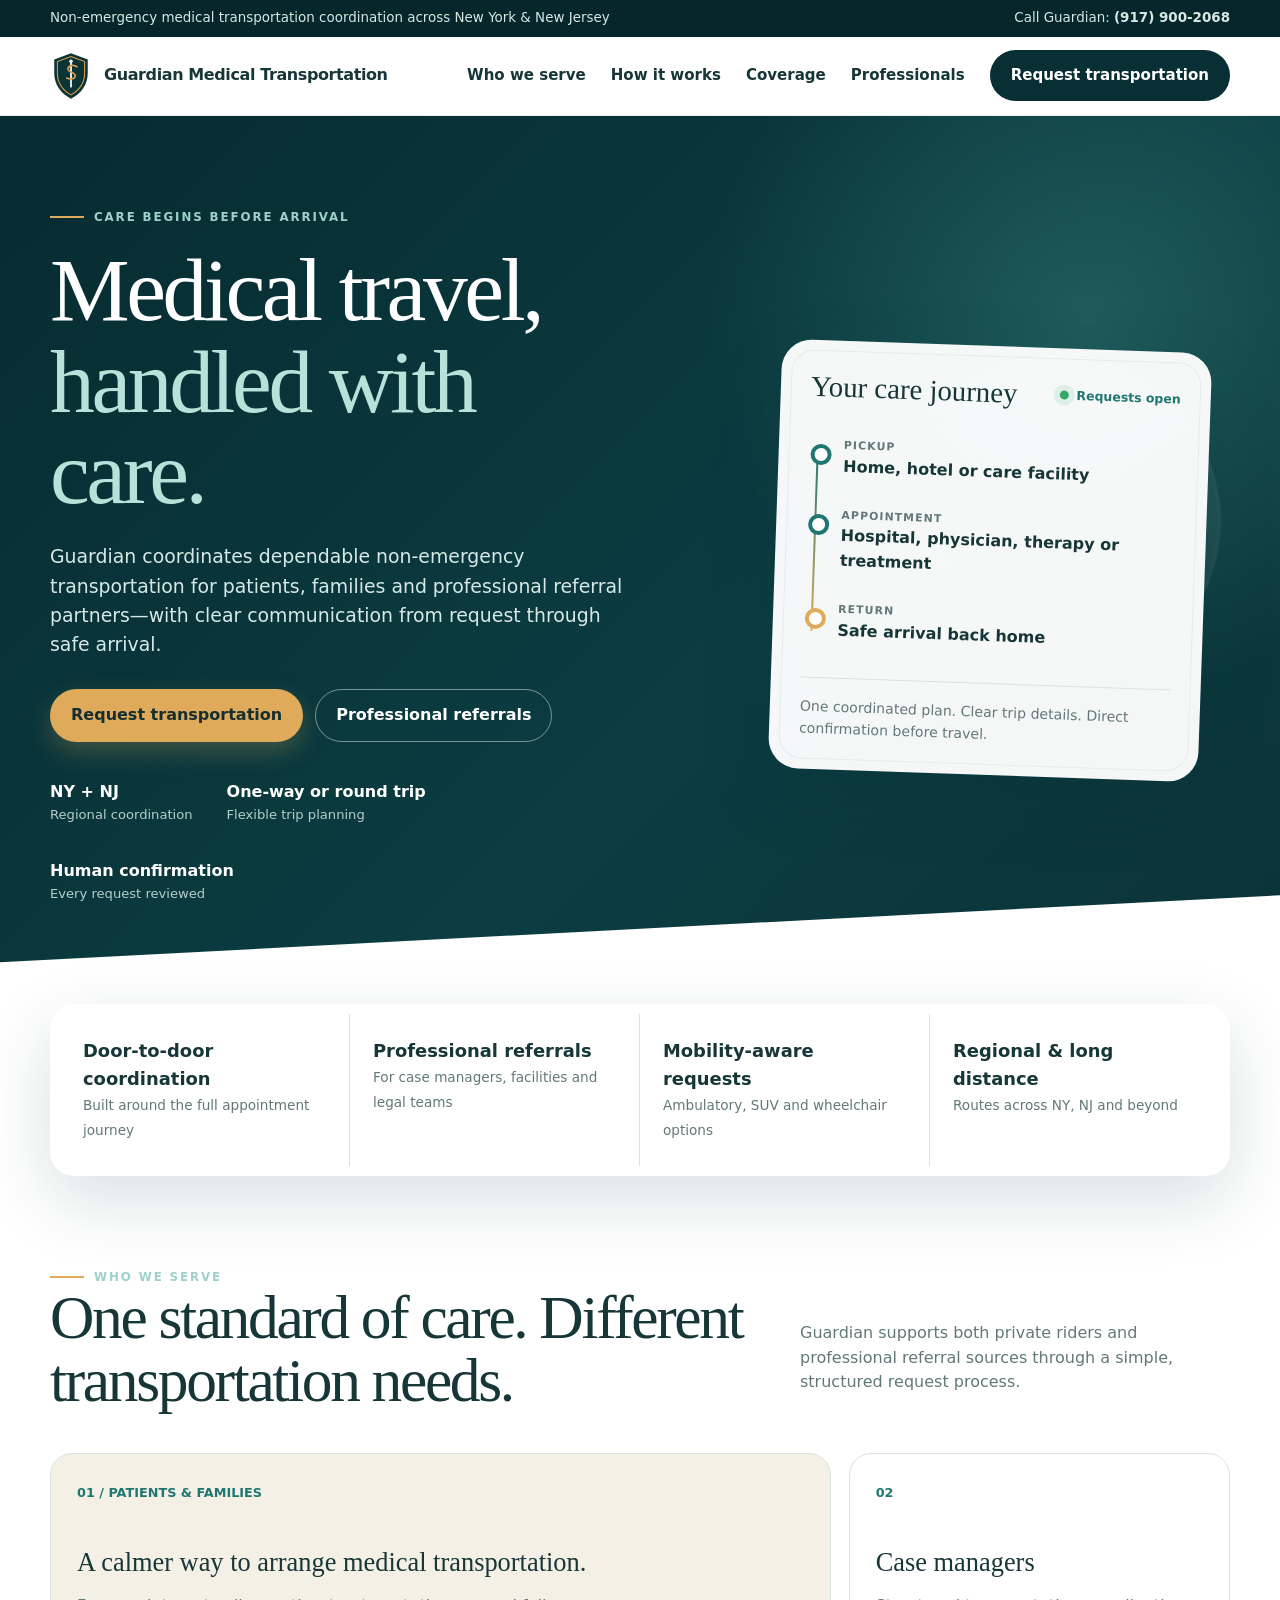
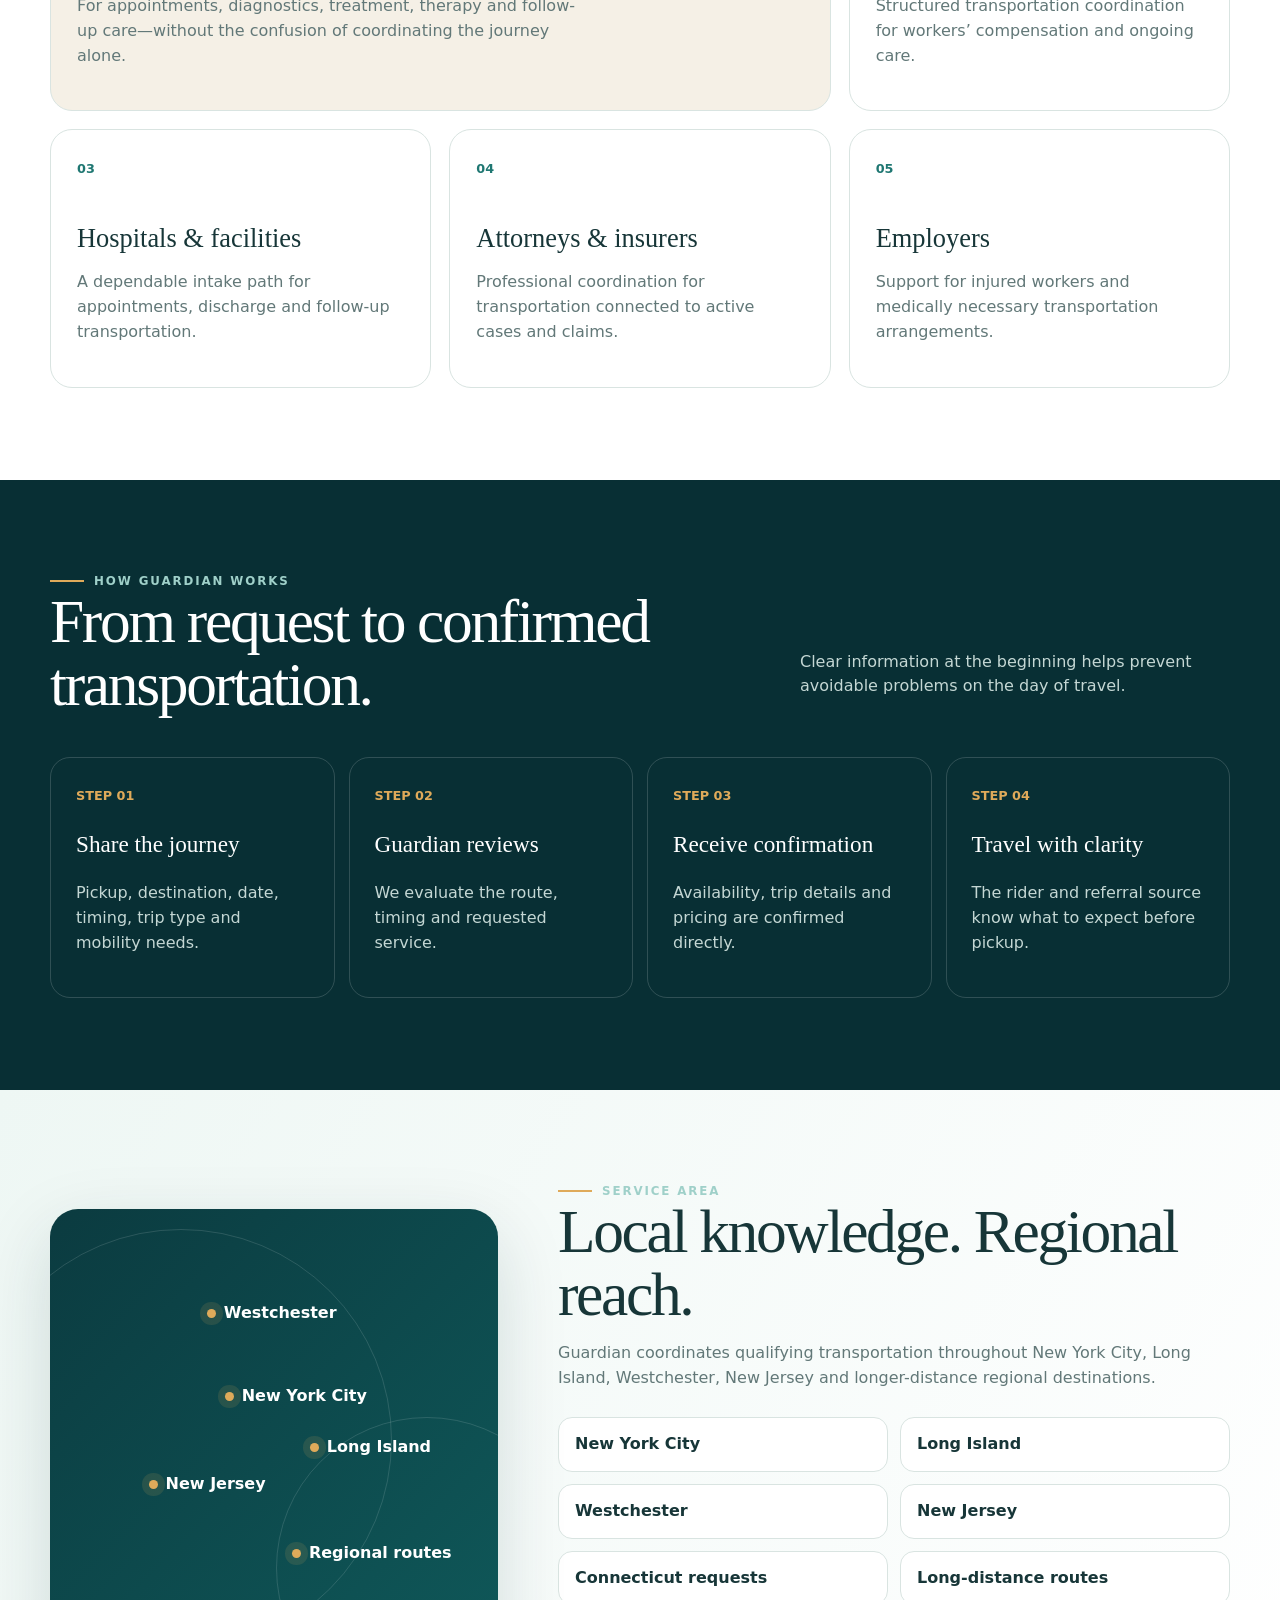
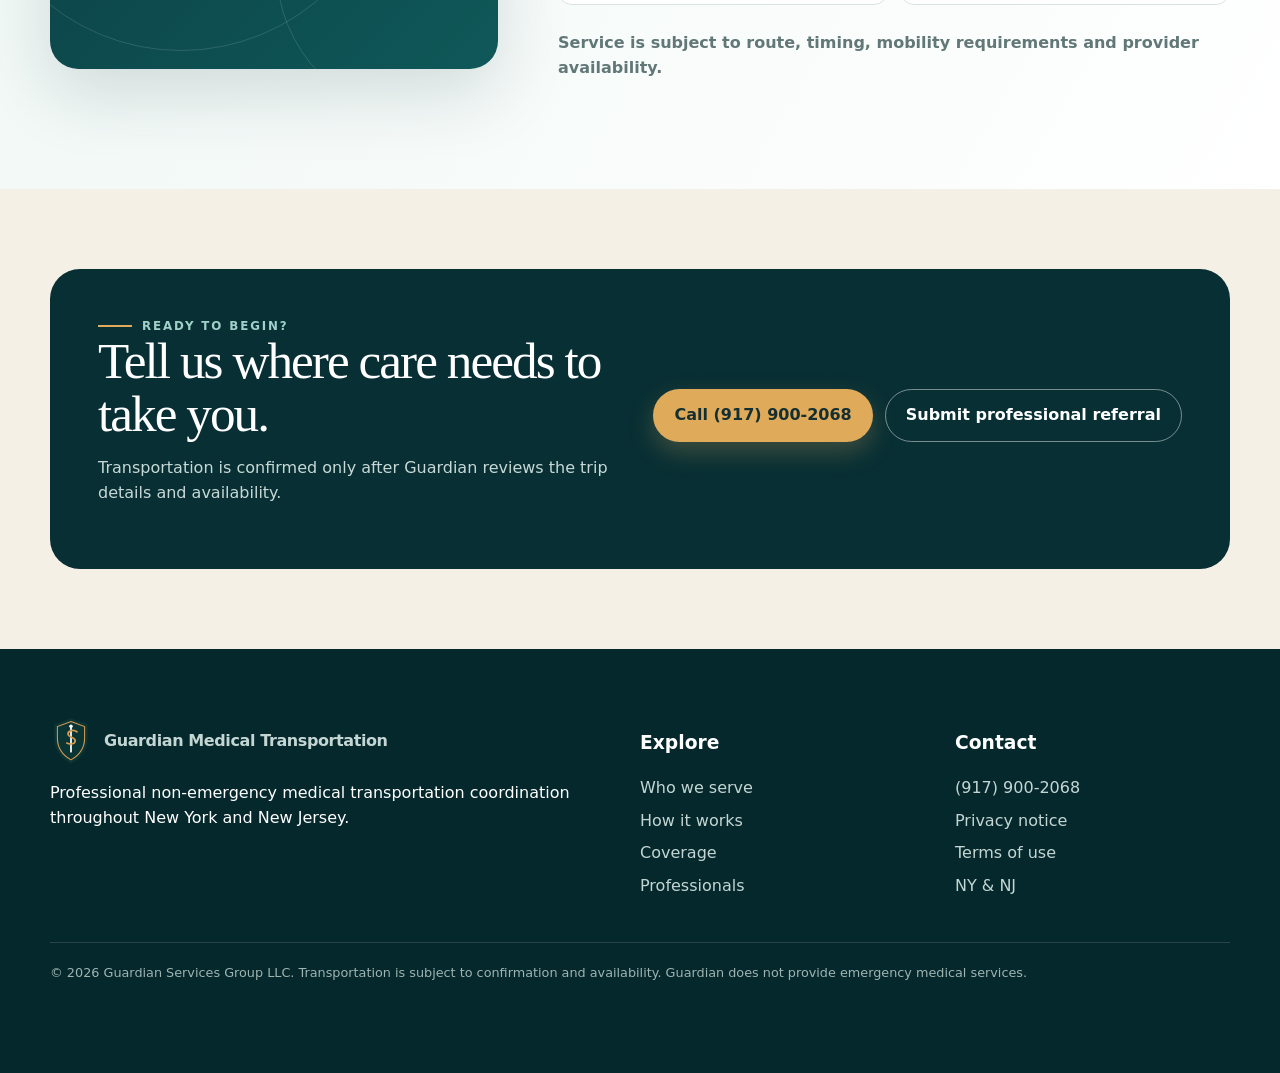
==== commit 35167d7f: "Apply Guardian shield logo across homepage" ====
--- a/index.html
+++ b/index.html
@@ -6,9 +6,10 @@
 <title>Guardian Medical Transportation | New York & New Jersey</title>
 <meta name="description" content="Professional non-emergency medical transportation coordination for patients, families, case managers, facilities, attorneys and insurers across New York and New Jersey.">
 <meta name="theme-color" content="#082f34">
+<link rel="icon" href="assets/guardian-mark.svg" type="image/svg+xml">
 <style>
 :root{--navy:#082f34;--navy2:#0d4248;--teal:#1f7772;--mint:#dff4ed;--sand:#f5f0e6;--gold:#dfaa5a;--ink:#173638;--muted:#627878;--line:#d9e4e1;--white:#fff;--shadow:0 24px 70px rgba(8,47,52,.15)}
-*{box-sizing:border-box}html{scroll-behavior:smooth}body{margin:0;font-family:Inter,ui-sans-serif,system-ui,-apple-system,BlinkMacSystemFont,"Segoe UI",sans-serif;color:var(--ink);background:#fff;line-height:1.55}a{color:inherit}.container{width:min(1180px,calc(100% - 40px));margin:auto}.topbar{background:#05272b;color:#d7e7e4;font-size:.84rem}.topbar .container{display:flex;justify-content:space-between;padding:8px 0;gap:20px}.header{position:sticky;top:0;z-index:50;background:rgba(255,255,255,.94);backdrop-filter:blur(16px);border-bottom:1px solid rgba(8,47,52,.08)}.nav{height:78px;display:flex;align-items:center;justify-content:space-between;gap:24px}.brand{display:flex;align-items:center;gap:12px;text-decoration:none;font-weight:850;letter-spacing:-.025em}.shield{width:42px;height:48px;background:var(--navy);clip-path:polygon(50% 0,93% 18%,86% 70%,50% 100%,14% 70%,7% 18%);display:grid;place-items:center;color:white;font:700 1.25rem Georgia}.navlinks{display:flex;align-items:center;gap:25px}.navlinks a{text-decoration:none;font-weight:700;font-size:.94rem}.btn{display:inline-flex;align-items:center;justify-content:center;padding:13px 20px;border-radius:999px;text-decoration:none;font-weight:800;border:1px solid transparent;transition:.25s transform,.25s box-shadow}.btn:hover{transform:translateY(-2px)}.btn-gold{background:var(--gold);color:#142f31;box-shadow:0 10px 25px rgba(223,170,90,.25)}.btn-dark{background:var(--navy);color:#fff}.btn-ghost{border-color:rgba(255,255,255,.45);color:#fff}.menu{display:none;border:0;background:none;font-size:1.6rem}.hero{position:relative;overflow:hidden;background:radial-gradient(circle at 85% 22%,rgba(78,163,151,.3),transparent 29%),linear-gradient(135deg,#062b30 0%,#0b3d42 58%,#0b3236 100%);color:#fff}.hero:after{content:"";position:absolute;inset:auto -5% -180px; height:300px;background:#fff;transform:rotate(-3deg)}.hero-grid{position:relative;z-index:2;min-height:720px;padding:92px 0 145px;display:grid;grid-template-columns:1.05fr .95fr;align-items:center;gap:70px}.kicker{display:flex;align-items:center;gap:10px;text-transform:uppercase;letter-spacing:.16em;font-weight:850;font-size:.74rem;color:#9fd0c9}.kicker:before{content:"";width:34px;height:2px;background:var(--gold)}h1,h2{font-family:Georgia,"Times New Roman",serif;font-weight:500;line-height:1.02;letter-spacing:-.038em}.hero h1{font-size:clamp(3.8rem,7vw,7rem);margin:18px 0 24px;max-width:820px}.hero h1 em{font-style:normal;color:#b8e1d9}.lead{font-size:1.18rem;color:#d7e9e6;max-width:680px}.actions{display:flex;flex-wrap:wrap;gap:12px;margin:30px 0 38px}.proof{display:flex;flex-wrap:wrap;gap:34px}.proof div{display:grid}.proof strong{font-size:1rem}.proof span{font-size:.82rem;color:#b7ceca}.journey{position:relative;min-height:500px}.orb{position:absolute;border-radius:50%;filter:blur(1px)}.orb.one{width:330px;height:330px;right:10px;top:50px;background:rgba(255,255,255,.06);border:1px solid rgba(255,255,255,.12)}.orb.two{width:190px;height:190px;right:245px;top:230px;background:rgba(72,154,143,.14)}.route-card{position:absolute;right:25px;top:40px;width:min(430px,100%);background:rgba(255,255,255,.96);color:var(--ink);border-radius:30px;padding:30px;box-shadow:var(--shadow);transform:rotate(2deg)}.route-card:before{content:"";position:absolute;inset:10px;border:1px solid #e6ece9;border-radius:23px;pointer-events:none}.route-head{display:flex;justify-content:space-between;align-items:center;position:relative}.route-head h3{font:500 1.8rem Georgia;margin:0}.status{display:flex;align-items:center;gap:8px;font-size:.78rem;font-weight:800;color:var(--teal)}.status:before{content:"";width:9px;height:9px;background:#36a66b;border-radius:50%;box-shadow:0 0 0 6px rgba(54,166,107,.13)}.route-line{position:relative;margin:34px 0;padding-left:35px}.route-line:before{content:"";position:absolute;left:8px;top:12px;bottom:12px;width:2px;background:linear-gradient(var(--teal),var(--gold))}.stop{position:relative;margin:0 0 28px}.stop:last-child{margin-bottom:0}.stop:before{content:"";position:absolute;left:-33px;top:7px;width:13px;height:13px;border-radius:50%;background:#fff;border:4px solid var(--teal)}.stop:last-child:before{border-color:var(--gold)}.stop small{display:block;color:var(--muted);font-weight:750;text-transform:uppercase;letter-spacing:.1em;font-size:.68rem}.stop strong{font-size:1rem}.journey-note{margin-top:28px;border-top:1px solid var(--line);padding-top:18px;font-size:.88rem;color:var(--muted)}.section{padding:92px 0}.section-head{display:flex;justify-content:space-between;gap:50px;align-items:end;margin-bottom:42px}.section h2{font-size:clamp(2.6rem,4.8vw,4.8rem);margin:0;max-width:800px}.section-head p{max-width:430px;color:var(--muted)}.trust{margin-top:-45px;position:relative;z-index:5}.trust-grid{background:#fff;border-radius:24px;box-shadow:var(--shadow);display:grid;grid-template-columns:repeat(4,1fr);padding:10px}.trust-item{padding:23px;border-right:1px solid var(--line)}.trust-item:last-child{border:0}.trust-item strong{display:block;font-size:1.12rem}.trust-item span{color:var(--muted);font-size:.85rem}.serve-grid{display:grid;grid-template-columns:repeat(12,1fr);gap:18px}.serve-card{grid-column:span 4;border:1px solid var(--line);border-radius:22px;padding:26px;min-height:245px;position:relative;overflow:hidden;background:#fff;transition:.25s}.serve-card:hover{transform:translateY(-5px);box-shadow:0 18px 45px rgba(8,47,52,.1)}.serve-card.featured{grid-column:span 8;background:var(--sand)}.num{font-weight:900;color:var(--teal);font-size:.8rem}.serve-card h3{font:500 1.65rem Georgia;margin:42px 0 10px}.serve-card p{color:var(--muted);max-width:500px}.process{background:var(--navy);color:#fff}.process .section-head p{color:#c4d7d4}.steps{display:grid;grid-template-columns:repeat(4,1fr);gap:14px}.step{border:1px solid rgba(255,255,255,.16);border-radius:20px;padding:25px;min-height:230px}.step b{color:var(--gold);font-size:.8rem}.step h3{font:500 1.45rem Georgia}.step p{color:#c4d7d4}.coverage{background:linear-gradient(120deg,#eef7f4,#fff)}.coverage-grid{display:grid;grid-template-columns:.8fr 1.2fr;gap:60px;align-items:center}.map{min-height:460px;border-radius:28px;background:linear-gradient(135deg,#0b3b40,#0f5859);position:relative;overflow:hidden;box-shadow:var(--shadow)}.map:before,.map:after{content:"";position:absolute;border-radius:50%;border:1px solid rgba(255,255,255,.13)}.map:before{width:420px;height:420px;left:-80px;top:20px}.map:after{width:300px;height:300px;right:-80px;bottom:-50px}.city{position:absolute;color:white;font-weight:800}.city:before{content:"";display:inline-block;width:9px;height:9px;border-radius:50%;background:var(--gold);margin-right:8px;box-shadow:0 0 0 7px rgba(223,170,90,.13)}.nyc{left:39%;top:38%}.li{left:58%;top:49%}.west{left:35%;top:20%}.nj{left:22%;top:57%}.regional{left:54%;top:72%}.coverage-copy p{color:var(--muted)}.coverage-list{display:grid;grid-template-columns:1fr 1fr;gap:12px;margin:26px 0}.coverage-list span{padding:14px 16px;border:1px solid var(--line);border-radius:14px;background:#fff;font-weight:750}.cta{padding:80px 0;background:var(--sand)}.cta-card{background:var(--navy);color:#fff;border-radius:30px;padding:48px;display:grid;grid-template-columns:1fr auto;gap:30px;align-items:center}.cta-card h2{font-size:clamp(2.4rem,4vw,4rem);margin:0}.cta-card p{color:#c7d9d6}.footer{background:#05282c;color:#fff;padding:60px 0 90px}.footer-grid{display:grid;grid-template-columns:2fr 1fr 1fr;gap:40px}.footer a,.footer span{display:block;text-decoration:none;color:#c4d6d3;margin:8px 0}.legal{margin-top:35px;border-top:1px solid rgba(255,255,255,.14);padding-top:20px;color:#9eb4b1;font-size:.8rem}.mobilebar{display:none}
+*{box-sizing:border-box}html{scroll-behavior:smooth}body{margin:0;font-family:Inter,ui-sans-serif,system-ui,-apple-system,BlinkMacSystemFont,"Segoe UI",sans-serif;color:var(--ink);background:#fff;line-height:1.55}a{color:inherit}.container{width:min(1180px,calc(100% - 40px));margin:auto}.topbar{background:#05272b;color:#d7e7e4;font-size:.84rem}.topbar .container{display:flex;justify-content:space-between;padding:8px 0;gap:20px}.header{position:sticky;top:0;z-index:50;background:rgba(255,255,255,.94);backdrop-filter:blur(16px);border-bottom:1px solid rgba(8,47,52,.08)}.nav{height:78px;display:flex;align-items:center;justify-content:space-between;gap:24px}.brand{display:flex;align-items:center;gap:12px;text-decoration:none;font-weight:850;letter-spacing:-.025em}.brand-logo{width:42px;height:48px;object-fit:contain;flex:0 0 auto}.navlinks{display:flex;align-items:center;gap:25px}.navlinks a{text-decoration:none;font-weight:700;font-size:.94rem}.btn{display:inline-flex;align-items:center;justify-content:center;padding:13px 20px;border-radius:999px;text-decoration:none;font-weight:800;border:1px solid transparent;transition:.25s transform,.25s box-shadow}.btn:hover{transform:translateY(-2px)}.btn-gold{background:var(--gold);color:#142f31;box-shadow:0 10px 25px rgba(223,170,90,.25)}.btn-dark{background:var(--navy);color:#fff}.btn-ghost{border-color:rgba(255,255,255,.45);color:#fff}.menu{display:none;border:0;background:none;font-size:1.6rem}.hero{position:relative;overflow:hidden;background:radial-gradient(circle at 85% 22%,rgba(78,163,151,.3),transparent 29%),linear-gradient(135deg,#062b30 0%,#0b3d42 58%,#0b3236 100%);color:#fff}.hero:after{content:"";position:absolute;inset:auto -5% -180px;height:300px;background:#fff;transform:rotate(-3deg)}.hero-grid{position:relative;z-index:2;min-height:720px;padding:92px 0 145px;display:grid;grid-template-columns:1.05fr .95fr;align-items:center;gap:70px}.kicker{display:flex;align-items:center;gap:10px;text-transform:uppercase;letter-spacing:.16em;font-weight:850;font-size:.74rem;color:#9fd0c9}.kicker:before{content:"";width:34px;height:2px;background:var(--gold)}h1,h2{font-family:Georgia,"Times New Roman",serif;font-weight:500;line-height:1.02;letter-spacing:-.038em}.hero h1{font-size:clamp(3.8rem,7vw,7rem);margin:18px 0 24px;max-width:820px}.hero h1 em{font-style:normal;color:#b8e1d9}.lead{font-size:1.18rem;color:#d7e9e6;max-width:680px}.actions{display:flex;flex-wrap:wrap;gap:12px;margin:30px 0 38px}.proof{display:flex;flex-wrap:wrap;gap:34px}.proof div{display:grid}.proof strong{font-size:1rem}.proof span{font-size:.82rem;color:#b7ceca}.journey{position:relative;min-height:500px}.orb{position:absolute;border-radius:50%;filter:blur(1px)}.orb.one{width:330px;height:330px;right:10px;top:50px;background:rgba(255,255,255,.06);border:1px solid rgba(255,255,255,.12)}.orb.two{width:190px;height:190px;right:245px;top:230px;background:rgba(72,154,143,.14)}.route-card{position:absolute;right:25px;top:40px;width:min(430px,100%);background:rgba(255,255,255,.96);color:var(--ink);border-radius:30px;padding:30px;box-shadow:var(--shadow);transform:rotate(2deg)}.route-card:before{content:"";position:absolute;inset:10px;border:1px solid #e6ece9;border-radius:23px;pointer-events:none}.route-head{display:flex;justify-content:space-between;align-items:center;position:relative}.route-head h3{font:500 1.8rem Georgia;margin:0}.status{display:flex;align-items:center;gap:8px;font-size:.78rem;font-weight:800;color:var(--teal)}.status:before{content:"";width:9px;height:9px;background:#36a66b;border-radius:50%;box-shadow:0 0 0 6px rgba(54,166,107,.13)}.route-line{position:relative;margin:34px 0;padding-left:35px}.route-line:before{content:"";position:absolute;left:8px;top:12px;bottom:12px;width:2px;background:linear-gradient(var(--teal),var(--gold))}.stop{position:relative;margin:0 0 28px}.stop:last-child{margin-bottom:0}.stop:before{content:"";position:absolute;left:-33px;top:7px;width:13px;height:13px;border-radius:50%;background:#fff;border:4px solid var(--teal)}.stop:last-child:before{border-color:var(--gold)}.stop small{display:block;color:var(--muted);font-weight:750;text-transform:uppercase;letter-spacing:.1em;font-size:.68rem}.stop strong{font-size:1rem}.journey-note{margin-top:28px;border-top:1px solid var(--line);padding-top:18px;font-size:.88rem;color:var(--muted)}.section{padding:92px 0}.section-head{display:flex;justify-content:space-between;gap:50px;align-items:end;margin-bottom:42px}.section h2{font-size:clamp(2.6rem,4.8vw,4.8rem);margin:0;max-width:800px}.section-head p{max-width:430px;color:var(--muted)}.trust{margin-top:-45px;position:relative;z-index:5}.trust-grid{background:#fff;border-radius:24px;box-shadow:var(--shadow);display:grid;grid-template-columns:repeat(4,1fr);padding:10px}.trust-item{padding:23px;border-right:1px solid var(--line)}.trust-item:last-child{border:0}.trust-item strong{display:block;font-size:1.12rem}.trust-item span{color:var(--muted);font-size:.85rem}.serve-grid{display:grid;grid-template-columns:repeat(12,1fr);gap:18px}.serve-card{grid-column:span 4;border:1px solid var(--line);border-radius:22px;padding:26px;min-height:245px;position:relative;overflow:hidden;background:#fff;transition:.25s}.serve-card:hover{transform:translateY(-5px);box-shadow:0 18px 45px rgba(8,47,52,.1)}.serve-card.featured{grid-column:span 8;background:var(--sand)}.num{font-weight:900;color:var(--teal);font-size:.8rem}.serve-card h3{font:500 1.65rem Georgia;margin:42px 0 10px}.serve-card p{color:var(--muted);max-width:500px}.process{background:var(--navy);color:#fff}.process .section-head p{color:#c4d7d4}.steps{display:grid;grid-template-columns:repeat(4,1fr);gap:14px}.step{border:1px solid rgba(255,255,255,.16);border-radius:20px;padding:25px;min-height:230px}.step b{color:var(--gold);font-size:.8rem}.step h3{font:500 1.45rem Georgia}.step p{color:#c4d7d4}.coverage{background:linear-gradient(120deg,#eef7f4,#fff)}.coverage-grid{display:grid;grid-template-columns:.8fr 1.2fr;gap:60px;align-items:center}.map{min-height:460px;border-radius:28px;background:linear-gradient(135deg,#0b3b40,#0f5859);position:relative;overflow:hidden;box-shadow:var(--shadow)}.map:before,.map:after{content:"";position:absolute;border-radius:50%;border:1px solid rgba(255,255,255,.13)}.map:before{width:420px;height:420px;left:-80px;top:20px}.map:after{width:300px;height:300px;right:-80px;bottom:-50px}.city{position:absolute;color:white;font-weight:800}.city:before{content:"";display:inline-block;width:9px;height:9px;border-radius:50%;background:var(--gold);margin-right:8px;box-shadow:0 0 0 7px rgba(223,170,90,.13)}.nyc{left:39%;top:38%}.li{left:58%;top:49%}.west{left:35%;top:20%}.nj{left:22%;top:57%}.regional{left:54%;top:72%}.coverage-copy p{color:var(--muted)}.coverage-list{display:grid;grid-template-columns:1fr 1fr;gap:12px;margin:26px 0}.coverage-list span{padding:14px 16px;border:1px solid var(--line);border-radius:14px;background:#fff;font-weight:750}.cta{padding:80px 0;background:var(--sand)}.cta-card{background:var(--navy);color:#fff;border-radius:30px;padding:48px;display:grid;grid-template-columns:1fr auto;gap:30px;align-items:center}.cta-card h2{font-size:clamp(2.4rem,4vw,4rem);margin:0}.cta-card p{color:#c7d9d6}.footer{background:#05282c;color:#fff;padding:60px 0 90px}.footer-grid{display:grid;grid-template-columns:2fr 1fr 1fr;gap:40px}.footer a,.footer span{display:block;text-decoration:none;color:#c4d6d3;margin:8px 0}.footer .brand{display:flex}.legal{margin-top:35px;border-top:1px solid rgba(255,255,255,.14);padding-top:20px;color:#9eb4b1;font-size:.8rem}.mobilebar{display:none}
 .reveal{opacity:0;transform:translateY(20px);transition:.7s}.reveal.visible{opacity:1;transform:none}
 @media(max-width:900px){.navlinks{display:none;position:absolute;top:78px;left:0;right:0;background:#fff;padding:22px;flex-direction:column;align-items:flex-start}.navlinks.open{display:flex}.menu{display:block}.hero-grid,.coverage-grid{grid-template-columns:1fr}.journey{min-height:440px}.route-card{left:0;right:auto}.trust-grid{grid-template-columns:1fr 1fr}.trust-item:nth-child(2){border-right:0}.trust-item:nth-child(-n+2){border-bottom:1px solid var(--line)}.serve-card,.serve-card.featured{grid-column:span 6}.steps{grid-template-columns:1fr 1fr}.cta-card{grid-template-columns:1fr}.footer-grid{grid-template-columns:1fr 1fr}.footer-grid>div:first-child{grid-column:1/-1}}
 @media(max-width:650px){.container{width:min(100% - 28px,1180px)}.topbar .container{display:block;text-align:center}.topbar span:last-child{display:none}.hero-grid{min-height:auto;padding:70px 0 120px}.hero h1{font-size:3.45rem}.journey{min-height:410px}.route-card{width:100%;padding:24px}.trust-grid,.steps,.coverage-list{grid-template-columns:1fr}.trust-item{border-right:0;border-bottom:1px solid var(--line)}.serve-card,.serve-card.featured{grid-column:1/-1}.section{padding:68px 0}.section-head{display:block}.footer-grid{grid-template-columns:1fr}.footer-grid>div:first-child{grid-column:auto}.mobilebar{position:fixed;display:grid;grid-template-columns:1fr 1fr;gap:8px;left:0;right:0;bottom:0;background:white;padding:10px;z-index:80;box-shadow:0 -8px 30px rgba(0,0,0,.13)}body{padding-bottom:72px}}
@@ -16,7 +17,7 @@
 </head>
 <body>
 <div class="topbar"><div class="container"><span>Non-emergency medical transportation coordination across New York & New Jersey</span><span>Call Guardian: <strong>(917) 900-2068</strong></span></div></div>
-<header class="header"><div class="container nav"><a class="brand" href="index.html"><span class="shield">G</span><span>Guardian Medical Transportation</span></a><button class="menu" aria-label="Open navigation">☰</button><nav class="navlinks"><a href="#services">Who we serve</a><a href="#process">How it works</a><a href="#coverage">Coverage</a><a href="professionals.html">Professionals</a><a class="btn btn-dark" href="#request">Request transportation</a></nav></div></header>
+<header class="header"><div class="container nav"><a class="brand" href="index.html"><img class="brand-logo" src="assets/guardian-mark.svg" alt="Guardian shield logo"><span>Guardian Medical Transportation</span></a><button class="menu" aria-label="Open navigation">☰</button><nav class="navlinks"><a href="#services">Who we serve</a><a href="#process">How it works</a><a href="#coverage">Coverage</a><a href="professionals.html">Professionals</a><a class="btn btn-dark" href="#request">Request transportation</a></nav></div></header>
 <main>
 <section class="hero"><div class="container hero-grid"><div><div class="kicker">Care begins before arrival</div><h1>Medical travel,<br><em>handled with care.</em></h1><p class="lead">Guardian coordinates dependable non-emergency transportation for patients, families and professional referral partners—with clear communication from request through safe arrival.</p><div class="actions"><a class="btn btn-gold" href="#request">Request transportation</a><a class="btn btn-ghost" href="professionals.html">Professional referrals</a></div><div class="proof"><div><strong>NY + NJ</strong><span>Regional coordination</span></div><div><strong>One-way or round trip</strong><span>Flexible trip planning</span></div><div><strong>Human confirmation</strong><span>Every request reviewed</span></div></div></div><div class="journey"><div class="orb one"></div><div class="orb two"></div><aside class="route-card"><div class="route-head"><h3>Your care journey</h3><span class="status">Requests open</span></div><div class="route-line"><div class="stop"><small>Pickup</small><strong>Home, hotel or care facility</strong></div><div class="stop"><small>Appointment</small><strong>Hospital, physician, therapy or treatment</strong></div><div class="stop"><small>Return</small><strong>Safe arrival back home</strong></div></div><div class="journey-note">One coordinated plan. Clear trip details. Direct confirmation before travel.</div></aside></div></div></section>
 <section class="trust"><div class="container trust-grid"><div class="trust-item"><strong>Door-to-door coordination</strong><span>Built around the full appointment journey</span></div><div class="trust-item"><strong>Professional referrals</strong><span>For case managers, facilities and legal teams</span></div><div class="trust-item"><strong>Mobility-aware requests</strong><span>Ambulatory, SUV and wheelchair options</span></div><div class="trust-item"><strong>Regional & long distance</strong><span>Routes across NY, NJ and beyond</span></div></div></section>
@@ -25,7 +26,7 @@
 <section class="section coverage" id="coverage"><div class="container coverage-grid"><div class="map reveal"><span class="city west">Westchester</span><span class="city nyc">New York City</span><span class="city li">Long Island</span><span class="city nj">New Jersey</span><span class="city regional">Regional routes</span></div><div class="coverage-copy reveal"><div class="kicker">Service area</div><h2>Local knowledge. Regional reach.</h2><p>Guardian coordinates qualifying transportation throughout New York City, Long Island, Westchester, New Jersey and longer-distance regional destinations.</p><div class="coverage-list"><span>New York City</span><span>Long Island</span><span>Westchester</span><span>New Jersey</span><span>Connecticut requests</span><span>Long-distance routes</span></div><p><strong>Service is subject to route, timing, mobility requirements and provider availability.</strong></p></div></div></section>
 <section class="cta" id="request"><div class="container"><div class="cta-card reveal"><div><div class="kicker">Ready to begin?</div><h2>Tell us where care needs to take you.</h2><p>Transportation is confirmed only after Guardian reviews the trip details and availability.</p></div><div class="actions"><a class="btn btn-gold" href="tel:9179002068">Call (917) 900-2068</a><a class="btn btn-ghost" href="professionals.html">Submit professional referral</a></div></div></div></section>
 </main>
-<footer class="footer"><div class="container"><div class="footer-grid"><div><a class="brand" href="index.html"><span class="shield">G</span><span>Guardian Medical Transportation</span></a><p>Professional non-emergency medical transportation coordination throughout New York and New Jersey.</p></div><div><h3>Explore</h3><a href="#services">Who we serve</a><a href="#process">How it works</a><a href="#coverage">Coverage</a><a href="professionals.html">Professionals</a></div><div><h3>Contact</h3><a href="tel:9179002068">(917) 900-2068</a><a href="privacy.html">Privacy notice</a><a href="terms.html">Terms of use</a><span>NY & NJ</span></div></div><div class="legal">© 2026 Guardian Services Group LLC. Transportation is subject to confirmation and availability. Guardian does not provide emergency medical services.</div></div></footer>
+<footer class="footer"><div class="container"><div class="footer-grid"><div><a class="brand" href="index.html"><img class="brand-logo" src="assets/guardian-mark.svg" alt="Guardian shield logo"><span>Guardian Medical Transportation</span></a><p>Professional non-emergency medical transportation coordination throughout New York and New Jersey.</p></div><div><h3>Explore</h3><a href="#services">Who we serve</a><a href="#process">How it works</a><a href="#coverage">Coverage</a><a href="professionals.html">Professionals</a></div><div><h3>Contact</h3><a href="tel:9179002068">(917) 900-2068</a><a href="privacy.html">Privacy notice</a><a href="terms.html">Terms of use</a><span>NY & NJ</span></div></div><div class="legal">© 2026 Guardian Services Group LLC. Transportation is subject to confirmation and availability. Guardian does not provide emergency medical services.</div></div></footer>
 <div class="mobilebar"><a class="btn btn-dark" href="tel:9179002068">Call now</a><a class="btn btn-gold" href="#request">Request ride</a></div>
 <script>const menu=document.querySelector('.menu'),nav=document.querySelector('.navlinks');menu.addEventListener('click',()=>nav.classList.toggle('open'));const io=new IntersectionObserver(entries=>entries.forEach(e=>{if(e.isIntersecting)e.target.classList.add('visible')}),{threshold:.12});document.querySelectorAll('.reveal').forEach(el=>io.observe(el));</script>
 </body>
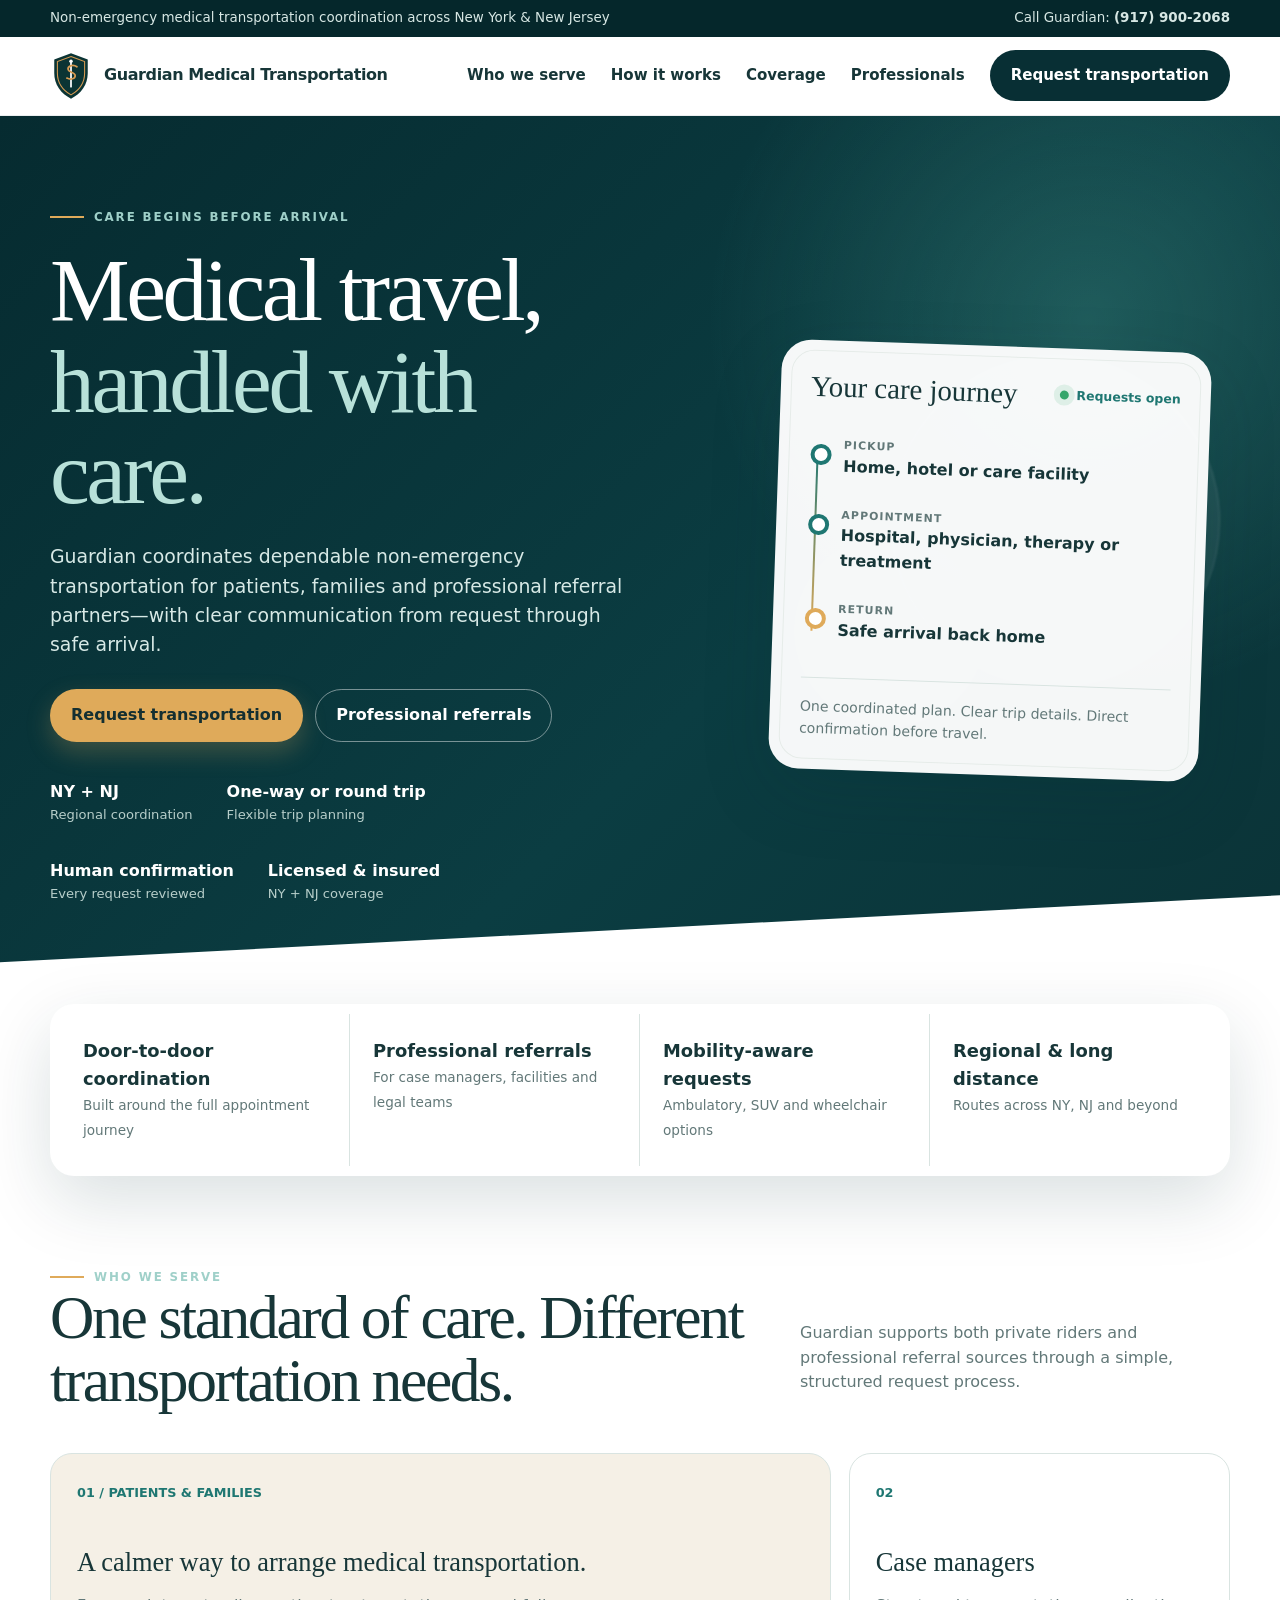
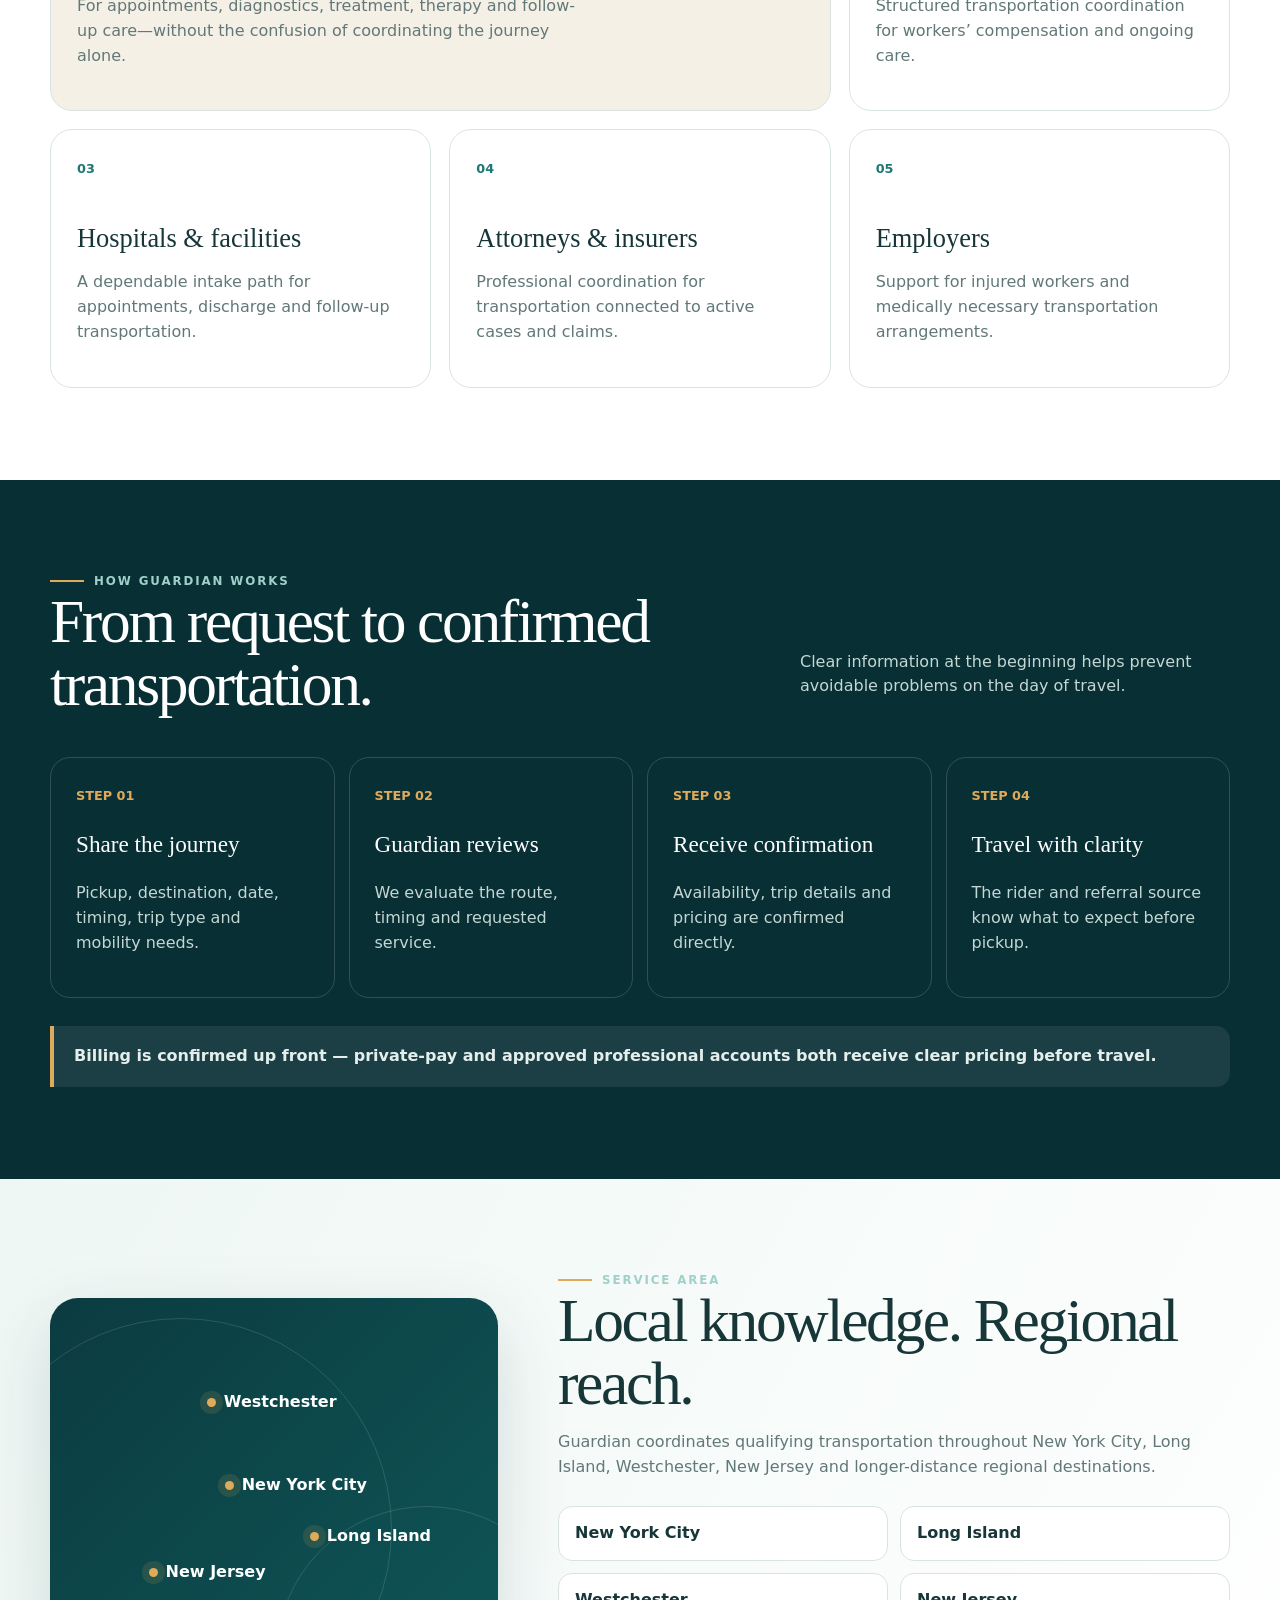
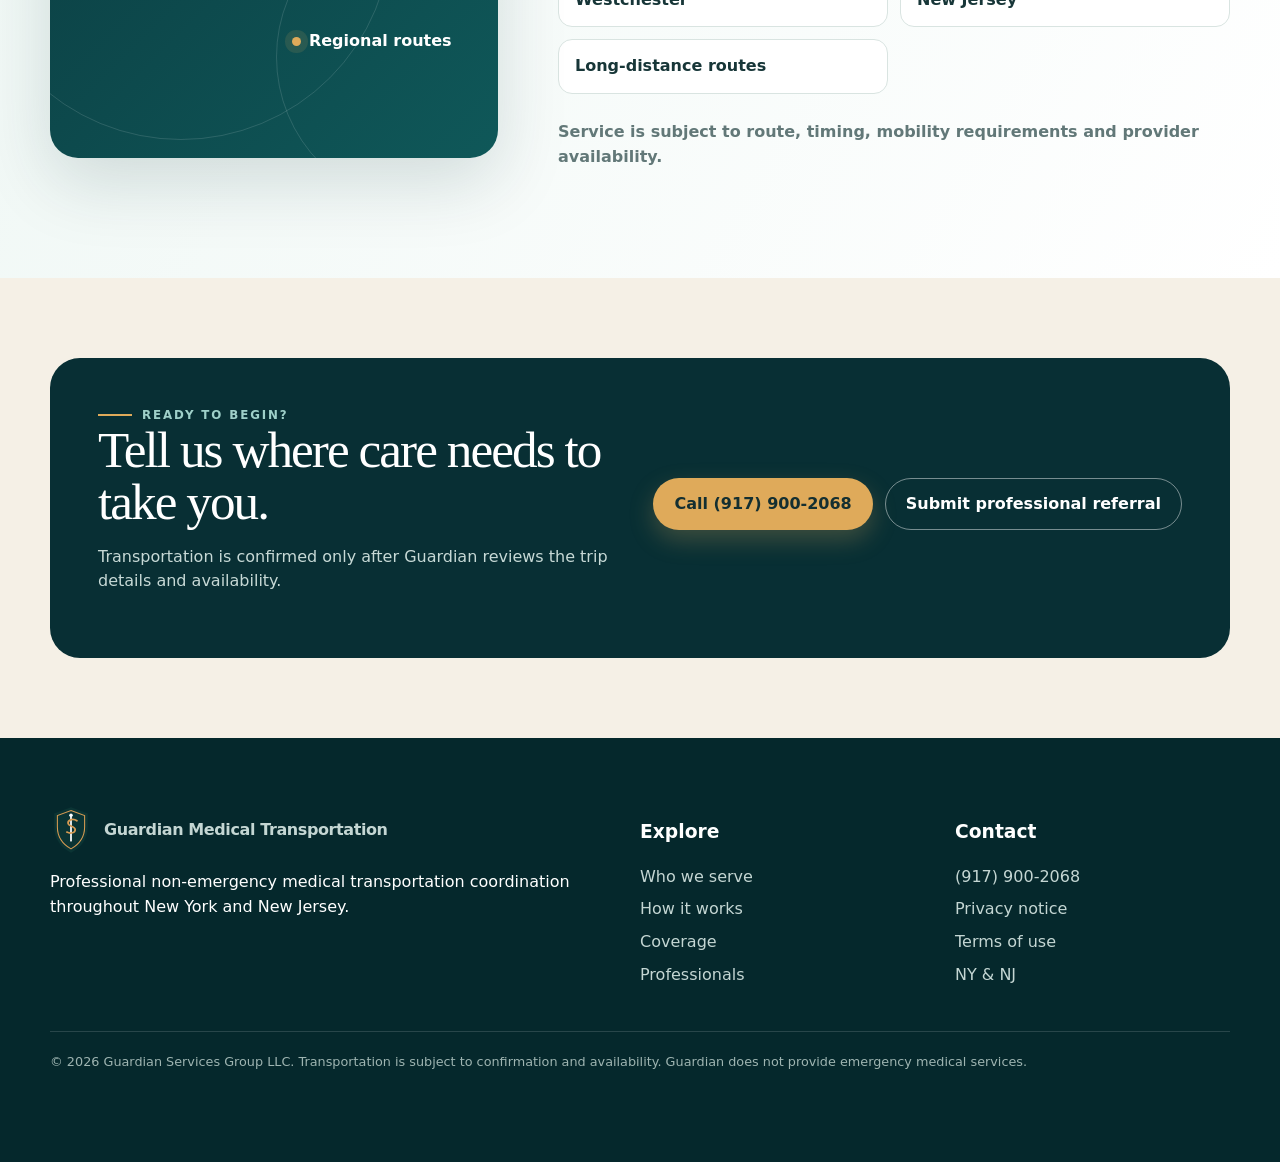
==== commit d9612e2b: "Update homepage coverage, billing clarity, and trust proof" ====
--- a/index.html
+++ b/index.html
@@ -9,24 +9,23 @@
 <link rel="icon" href="assets/guardian-mark.svg" type="image/svg+xml">
 <style>
 :root{--navy:#082f34;--navy2:#0d4248;--teal:#1f7772;--mint:#dff4ed;--sand:#f5f0e6;--gold:#dfaa5a;--ink:#173638;--muted:#627878;--line:#d9e4e1;--white:#fff;--shadow:0 24px 70px rgba(8,47,52,.15)}
-*{box-sizing:border-box}html{scroll-behavior:smooth}body{margin:0;font-family:Inter,ui-sans-serif,system-ui,-apple-system,BlinkMacSystemFont,"Segoe UI",sans-serif;color:var(--ink);background:#fff;line-height:1.55}a{color:inherit}.container{width:min(1180px,calc(100% - 40px));margin:auto}.topbar{background:#05272b;color:#d7e7e4;font-size:.84rem}.topbar .container{display:flex;justify-content:space-between;padding:8px 0;gap:20px}.header{position:sticky;top:0;z-index:50;background:rgba(255,255,255,.94);backdrop-filter:blur(16px);border-bottom:1px solid rgba(8,47,52,.08)}.nav{height:78px;display:flex;align-items:center;justify-content:space-between;gap:24px}.brand{display:flex;align-items:center;gap:12px;text-decoration:none;font-weight:850;letter-spacing:-.025em}.brand-logo{width:42px;height:48px;object-fit:contain;flex:0 0 auto}.navlinks{display:flex;align-items:center;gap:25px}.navlinks a{text-decoration:none;font-weight:700;font-size:.94rem}.btn{display:inline-flex;align-items:center;justify-content:center;padding:13px 20px;border-radius:999px;text-decoration:none;font-weight:800;border:1px solid transparent;transition:.25s transform,.25s box-shadow}.btn:hover{transform:translateY(-2px)}.btn-gold{background:var(--gold);color:#142f31;box-shadow:0 10px 25px rgba(223,170,90,.25)}.btn-dark{background:var(--navy);color:#fff}.btn-ghost{border-color:rgba(255,255,255,.45);color:#fff}.menu{display:none;border:0;background:none;font-size:1.6rem}.hero{position:relative;overflow:hidden;background:radial-gradient(circle at 85% 22%,rgba(78,163,151,.3),transparent 29%),linear-gradient(135deg,#062b30 0%,#0b3d42 58%,#0b3236 100%);color:#fff}.hero:after{content:"";position:absolute;inset:auto -5% -180px;height:300px;background:#fff;transform:rotate(-3deg)}.hero-grid{position:relative;z-index:2;min-height:720px;padding:92px 0 145px;display:grid;grid-template-columns:1.05fr .95fr;align-items:center;gap:70px}.kicker{display:flex;align-items:center;gap:10px;text-transform:uppercase;letter-spacing:.16em;font-weight:850;font-size:.74rem;color:#9fd0c9}.kicker:before{content:"";width:34px;height:2px;background:var(--gold)}h1,h2{font-family:Georgia,"Times New Roman",serif;font-weight:500;line-height:1.02;letter-spacing:-.038em}.hero h1{font-size:clamp(3.8rem,7vw,7rem);margin:18px 0 24px;max-width:820px}.hero h1 em{font-style:normal;color:#b8e1d9}.lead{font-size:1.18rem;color:#d7e9e6;max-width:680px}.actions{display:flex;flex-wrap:wrap;gap:12px;margin:30px 0 38px}.proof{display:flex;flex-wrap:wrap;gap:34px}.proof div{display:grid}.proof strong{font-size:1rem}.proof span{font-size:.82rem;color:#b7ceca}.journey{position:relative;min-height:500px}.orb{position:absolute;border-radius:50%;filter:blur(1px)}.orb.one{width:330px;height:330px;right:10px;top:50px;background:rgba(255,255,255,.06);border:1px solid rgba(255,255,255,.12)}.orb.two{width:190px;height:190px;right:245px;top:230px;background:rgba(72,154,143,.14)}.route-card{position:absolute;right:25px;top:40px;width:min(430px,100%);background:rgba(255,255,255,.96);color:var(--ink);border-radius:30px;padding:30px;box-shadow:var(--shadow);transform:rotate(2deg)}.route-card:before{content:"";position:absolute;inset:10px;border:1px solid #e6ece9;border-radius:23px;pointer-events:none}.route-head{display:flex;justify-content:space-between;align-items:center;position:relative}.route-head h3{font:500 1.8rem Georgia;margin:0}.status{display:flex;align-items:center;gap:8px;font-size:.78rem;font-weight:800;color:var(--teal)}.status:before{content:"";width:9px;height:9px;background:#36a66b;border-radius:50%;box-shadow:0 0 0 6px rgba(54,166,107,.13)}.route-line{position:relative;margin:34px 0;padding-left:35px}.route-line:before{content:"";position:absolute;left:8px;top:12px;bottom:12px;width:2px;background:linear-gradient(var(--teal),var(--gold))}.stop{position:relative;margin:0 0 28px}.stop:last-child{margin-bottom:0}.stop:before{content:"";position:absolute;left:-33px;top:7px;width:13px;height:13px;border-radius:50%;background:#fff;border:4px solid var(--teal)}.stop:last-child:before{border-color:var(--gold)}.stop small{display:block;color:var(--muted);font-weight:750;text-transform:uppercase;letter-spacing:.1em;font-size:.68rem}.stop strong{font-size:1rem}.journey-note{margin-top:28px;border-top:1px solid var(--line);padding-top:18px;font-size:.88rem;color:var(--muted)}.section{padding:92px 0}.section-head{display:flex;justify-content:space-between;gap:50px;align-items:end;margin-bottom:42px}.section h2{font-size:clamp(2.6rem,4.8vw,4.8rem);margin:0;max-width:800px}.section-head p{max-width:430px;color:var(--muted)}.trust{margin-top:-45px;position:relative;z-index:5}.trust-grid{background:#fff;border-radius:24px;box-shadow:var(--shadow);display:grid;grid-template-columns:repeat(4,1fr);padding:10px}.trust-item{padding:23px;border-right:1px solid var(--line)}.trust-item:last-child{border:0}.trust-item strong{display:block;font-size:1.12rem}.trust-item span{color:var(--muted);font-size:.85rem}.serve-grid{display:grid;grid-template-columns:repeat(12,1fr);gap:18px}.serve-card{grid-column:span 4;border:1px solid var(--line);border-radius:22px;padding:26px;min-height:245px;position:relative;overflow:hidden;background:#fff;transition:.25s}.serve-card:hover{transform:translateY(-5px);box-shadow:0 18px 45px rgba(8,47,52,.1)}.serve-card.featured{grid-column:span 8;background:var(--sand)}.num{font-weight:900;color:var(--teal);font-size:.8rem}.serve-card h3{font:500 1.65rem Georgia;margin:42px 0 10px}.serve-card p{color:var(--muted);max-width:500px}.process{background:var(--navy);color:#fff}.process .section-head p{color:#c4d7d4}.steps{display:grid;grid-template-columns:repeat(4,1fr);gap:14px}.step{border:1px solid rgba(255,255,255,.16);border-radius:20px;padding:25px;min-height:230px}.step b{color:var(--gold);font-size:.8rem}.step h3{font:500 1.45rem Georgia}.step p{color:#c4d7d4}.coverage{background:linear-gradient(120deg,#eef7f4,#fff)}.coverage-grid{display:grid;grid-template-columns:.8fr 1.2fr;gap:60px;align-items:center}.map{min-height:460px;border-radius:28px;background:linear-gradient(135deg,#0b3b40,#0f5859);position:relative;overflow:hidden;box-shadow:var(--shadow)}.map:before,.map:after{content:"";position:absolute;border-radius:50%;border:1px solid rgba(255,255,255,.13)}.map:before{width:420px;height:420px;left:-80px;top:20px}.map:after{width:300px;height:300px;right:-80px;bottom:-50px}.city{position:absolute;color:white;font-weight:800}.city:before{content:"";display:inline-block;width:9px;height:9px;border-radius:50%;background:var(--gold);margin-right:8px;box-shadow:0 0 0 7px rgba(223,170,90,.13)}.nyc{left:39%;top:38%}.li{left:58%;top:49%}.west{left:35%;top:20%}.nj{left:22%;top:57%}.regional{left:54%;top:72%}.coverage-copy p{color:var(--muted)}.coverage-list{display:grid;grid-template-columns:1fr 1fr;gap:12px;margin:26px 0}.coverage-list span{padding:14px 16px;border:1px solid var(--line);border-radius:14px;background:#fff;font-weight:750}.cta{padding:80px 0;background:var(--sand)}.cta-card{background:var(--navy);color:#fff;border-radius:30px;padding:48px;display:grid;grid-template-columns:1fr auto;gap:30px;align-items:center}.cta-card h2{font-size:clamp(2.4rem,4vw,4rem);margin:0}.cta-card p{color:#c7d9d6}.footer{background:#05282c;color:#fff;padding:60px 0 90px}.footer-grid{display:grid;grid-template-columns:2fr 1fr 1fr;gap:40px}.footer a,.footer span{display:block;text-decoration:none;color:#c4d6d3;margin:8px 0}.footer .brand{display:flex}.legal{margin-top:35px;border-top:1px solid rgba(255,255,255,.14);padding-top:20px;color:#9eb4b1;font-size:.8rem}.mobilebar{display:none}
-.reveal{opacity:0;transform:translateY(20px);transition:.7s}.reveal.visible{opacity:1;transform:none}
+*{box-sizing:border-box}html{scroll-behavior:smooth}body{margin:0;font-family:Inter,ui-sans-serif,system-ui,-apple-system,BlinkMacSystemFont,"Segoe UI",sans-serif;color:var(--ink);background:#fff;line-height:1.55}a{color:inherit}.container{width:min(1180px,calc(100% - 40px));margin:auto}.topbar{background:#05272b;color:#d7e7e4;font-size:.84rem}.topbar .container{display:flex;justify-content:space-between;padding:8px 0;gap:20px}.header{position:sticky;top:0;z-index:50;background:rgba(255,255,255,.94);backdrop-filter:blur(16px);border-bottom:1px solid rgba(8,47,52,.08)}.nav{height:78px;display:flex;align-items:center;justify-content:space-between;gap:24px}.brand{display:flex;align-items:center;gap:12px;text-decoration:none;font-weight:850;letter-spacing:-.025em}.brand-logo{width:42px;height:48px;object-fit:contain;flex:0 0 auto}.navlinks{display:flex;align-items:center;gap:25px}.navlinks a{text-decoration:none;font-weight:700;font-size:.94rem}.btn{display:inline-flex;align-items:center;justify-content:center;padding:13px 20px;border-radius:999px;text-decoration:none;font-weight:800;border:1px solid transparent;transition:.25s transform,.25s box-shadow}.btn:hover{transform:translateY(-2px)}.btn-gold{background:var(--gold);color:#142f31;box-shadow:0 10px 25px rgba(223,170,90,.25)}.btn-dark{background:var(--navy);color:#fff}.btn-ghost{border-color:rgba(255,255,255,.45);color:#fff}.menu{display:none;border:0;background:none;font-size:1.6rem}.hero{position:relative;overflow:hidden;background:radial-gradient(circle at 85% 22%,rgba(78,163,151,.3),transparent 29%),linear-gradient(135deg,#062b30 0%,#0b3d42 58%,#0b3236 100%);color:#fff}.hero:after{content:"";position:absolute;inset:auto -5% -180px;height:300px;background:#fff;transform:rotate(-3deg)}.hero-grid{position:relative;z-index:2;min-height:720px;padding:92px 0 145px;display:grid;grid-template-columns:1.05fr .95fr;align-items:center;gap:70px}.kicker{display:flex;align-items:center;gap:10px;text-transform:uppercase;letter-spacing:.16em;font-weight:850;font-size:.74rem;color:#9fd0c9}.kicker:before{content:"";width:34px;height:2px;background:var(--gold)}h1,h2{font-family:Georgia,"Times New Roman",serif;font-weight:500;line-height:1.02;letter-spacing:-.038em}.hero h1{font-size:clamp(3.8rem,7vw,7rem);margin:18px 0 24px;max-width:820px}.hero h1 em{font-style:normal;color:#b8e1d9}.lead{font-size:1.18rem;color:#d7e9e6;max-width:680px}.actions{display:flex;flex-wrap:wrap;gap:12px;margin:30px 0 38px}.proof{display:flex;flex-wrap:wrap;gap:34px}.proof div{display:grid}.proof strong{font-size:1rem}.proof span{font-size:.82rem;color:#b7ceca}.journey{position:relative;min-height:500px}.orb{position:absolute;border-radius:50%;filter:blur(1px)}.orb.one{width:330px;height:330px;right:10px;top:50px;background:rgba(255,255,255,.06);border:1px solid rgba(255,255,255,.12)}.orb.two{width:190px;height:190px;right:245px;top:230px;background:rgba(72,154,143,.14)}.route-card{position:absolute;right:25px;top:40px;width:min(430px,100%);background:rgba(255,255,255,.96);color:var(--ink);border-radius:30px;padding:30px;box-shadow:var(--shadow);transform:rotate(2deg)}.route-card:before{content:"";position:absolute;inset:10px;border:1px solid #e6ece9;border-radius:23px;pointer-events:none}.route-head{display:flex;justify-content:space-between;align-items:center;position:relative}.route-head h3{font:500 1.8rem Georgia;margin:0}.status{display:flex;align-items:center;gap:8px;font-size:.78rem;font-weight:800;color:var(--teal)}.status:before{content:"";width:9px;height:9px;background:#36a66b;border-radius:50%;box-shadow:0 0 0 6px rgba(54,166,107,.13)}.route-line{position:relative;margin:34px 0;padding-left:35px}.route-line:before{content:"";position:absolute;left:8px;top:12px;bottom:12px;width:2px;background:linear-gradient(var(--teal),var(--gold))}.stop{position:relative;margin:0 0 28px}.stop:last-child{margin-bottom:0}.stop:before{content:"";position:absolute;left:-33px;top:7px;width:13px;height:13px;border-radius:50%;background:#fff;border:4px solid var(--teal)}.stop:last-child:before{border-color:var(--gold)}.stop small{display:block;color:var(--muted);font-weight:750;text-transform:uppercase;letter-spacing:.1em;font-size:.68rem}.stop strong{font-size:1rem}.journey-note{margin-top:28px;border-top:1px solid var(--line);padding-top:18px;font-size:.88rem;color:var(--muted)}.section{padding:92px 0}.section-head{display:flex;justify-content:space-between;gap:50px;align-items:end;margin-bottom:42px}.section h2{font-size:clamp(2.6rem,4.8vw,4.8rem);margin:0;max-width:800px}.section-head p{max-width:430px;color:var(--muted)}.trust{margin-top:-45px;position:relative;z-index:5}.trust-grid{background:#fff;border-radius:24px;box-shadow:var(--shadow);display:grid;grid-template-columns:repeat(4,1fr);padding:10px}.trust-item{padding:23px;border-right:1px solid var(--line)}.trust-item:last-child{border:0}.trust-item strong{display:block;font-size:1.12rem}.trust-item span{color:var(--muted);font-size:.85rem}.serve-grid{display:grid;grid-template-columns:repeat(12,1fr);gap:18px}.serve-card{grid-column:span 4;border:1px solid var(--line);border-radius:22px;padding:26px;min-height:245px;position:relative;overflow:hidden;background:#fff;transition:.25s}.serve-card:hover{transform:translateY(-5px);box-shadow:0 18px 45px rgba(8,47,52,.1)}.serve-card.featured{grid-column:span 8;background:var(--sand)}.num{font-weight:900;color:var(--teal);font-size:.8rem}.serve-card h3{font:500 1.65rem Georgia;margin:42px 0 10px}.serve-card p{color:var(--muted);max-width:500px}.process{background:var(--navy);color:#fff}.process .section-head p{color:#c4d7d4}.steps{display:grid;grid-template-columns:repeat(4,1fr);gap:14px}.step{border:1px solid rgba(255,255,255,.16);border-radius:20px;padding:25px;min-height:230px}.step b{color:var(--gold);font-size:.8rem}.step h3{font:500 1.45rem Georgia}.step p{color:#c4d7d4}.billing-note{margin:28px 0 0;padding:18px 20px;border-left:4px solid var(--gold);background:rgba(255,255,255,.08);border-radius:0 14px 14px 0;color:#e4efed;font-weight:650}.coverage{background:linear-gradient(120deg,#eef7f4,#fff)}.coverage-grid{display:grid;grid-template-columns:.8fr 1.2fr;gap:60px;align-items:center}.map{min-height:460px;border-radius:28px;background:linear-gradient(135deg,#0b3b40,#0f5859);position:relative;overflow:hidden;box-shadow:var(--shadow)}.map:before,.map:after{content:"";position:absolute;border-radius:50%;border:1px solid rgba(255,255,255,.13)}.map:before{width:420px;height:420px;left:-80px;top:20px}.map:after{width:300px;height:300px;right:-80px;bottom:-50px}.city{position:absolute;color:white;font-weight:800}.city:before{content:"";display:inline-block;width:9px;height:9px;border-radius:50%;background:var(--gold);margin-right:8px;box-shadow:0 0 0 7px rgba(223,170,90,.13)}.nyc{left:39%;top:38%}.li{left:58%;top:49%}.west{left:35%;top:20%}.nj{left:22%;top:57%}.regional{left:54%;top:72%}.coverage-copy p{color:var(--muted)}.coverage-list{display:grid;grid-template-columns:1fr 1fr;gap:12px;margin:26px 0}.coverage-list span{padding:14px 16px;border:1px solid var(--line);border-radius:14px;background:#fff;font-weight:750}.cta{padding:80px 0;background:var(--sand)}.cta-card{background:var(--navy);color:#fff;border-radius:30px;padding:48px;display:grid;grid-template-columns:1fr auto;gap:30px;align-items:center}.cta-card h2{font-size:clamp(2.4rem,4vw,4rem);margin:0}.cta-card p{color:#c7d9d6}.footer{background:#05282c;color:#fff;padding:60px 0 90px}.footer-grid{display:grid;grid-template-columns:2fr 1fr 1fr;gap:40px}.footer a,.footer span{display:block;text-decoration:none;color:#c4d6d3;margin:8px 0}.footer .brand{display:flex}.legal{margin-top:35px;border-top:1px solid rgba(255,255,255,.14);padding-top:20px;color:#9eb4b1;font-size:.8rem}.mobilebar{display:none}.reveal{opacity:0;transform:translateY(20px);transition:.7s}.reveal.visible{opacity:1;transform:none}
 @media(max-width:900px){.navlinks{display:none;position:absolute;top:78px;left:0;right:0;background:#fff;padding:22px;flex-direction:column;align-items:flex-start}.navlinks.open{display:flex}.menu{display:block}.hero-grid,.coverage-grid{grid-template-columns:1fr}.journey{min-height:440px}.route-card{left:0;right:auto}.trust-grid{grid-template-columns:1fr 1fr}.trust-item:nth-child(2){border-right:0}.trust-item:nth-child(-n+2){border-bottom:1px solid var(--line)}.serve-card,.serve-card.featured{grid-column:span 6}.steps{grid-template-columns:1fr 1fr}.cta-card{grid-template-columns:1fr}.footer-grid{grid-template-columns:1fr 1fr}.footer-grid>div:first-child{grid-column:1/-1}}
 @media(max-width:650px){.container{width:min(100% - 28px,1180px)}.topbar .container{display:block;text-align:center}.topbar span:last-child{display:none}.hero-grid{min-height:auto;padding:70px 0 120px}.hero h1{font-size:3.45rem}.journey{min-height:410px}.route-card{width:100%;padding:24px}.trust-grid,.steps,.coverage-list{grid-template-columns:1fr}.trust-item{border-right:0;border-bottom:1px solid var(--line)}.serve-card,.serve-card.featured{grid-column:1/-1}.section{padding:68px 0}.section-head{display:block}.footer-grid{grid-template-columns:1fr}.footer-grid>div:first-child{grid-column:auto}.mobilebar{position:fixed;display:grid;grid-template-columns:1fr 1fr;gap:8px;left:0;right:0;bottom:0;background:white;padding:10px;z-index:80;box-shadow:0 -8px 30px rgba(0,0,0,.13)}body{padding-bottom:72px}}
 </style>
 </head>
 <body>
-<div class="topbar"><div class="container"><span>Non-emergency medical transportation coordination across New York & New Jersey</span><span>Call Guardian: <strong>(917) 900-2068</strong></span></div></div>
+<div class="topbar"><div class="container"><span>Non-emergency medical transportation coordination across New York &amp; New Jersey</span><span>Call Guardian: <strong>(917) 900-2068</strong></span></div></div>
 <header class="header"><div class="container nav"><a class="brand" href="index.html"><img class="brand-logo" src="assets/guardian-mark.svg" alt="Guardian shield logo"><span>Guardian Medical Transportation</span></a><button class="menu" aria-label="Open navigation">☰</button><nav class="navlinks"><a href="#services">Who we serve</a><a href="#process">How it works</a><a href="#coverage">Coverage</a><a href="professionals.html">Professionals</a><a class="btn btn-dark" href="#request">Request transportation</a></nav></div></header>
 <main>
-<section class="hero"><div class="container hero-grid"><div><div class="kicker">Care begins before arrival</div><h1>Medical travel,<br><em>handled with care.</em></h1><p class="lead">Guardian coordinates dependable non-emergency transportation for patients, families and professional referral partners—with clear communication from request through safe arrival.</p><div class="actions"><a class="btn btn-gold" href="#request">Request transportation</a><a class="btn btn-ghost" href="professionals.html">Professional referrals</a></div><div class="proof"><div><strong>NY + NJ</strong><span>Regional coordination</span></div><div><strong>One-way or round trip</strong><span>Flexible trip planning</span></div><div><strong>Human confirmation</strong><span>Every request reviewed</span></div></div></div><div class="journey"><div class="orb one"></div><div class="orb two"></div><aside class="route-card"><div class="route-head"><h3>Your care journey</h3><span class="status">Requests open</span></div><div class="route-line"><div class="stop"><small>Pickup</small><strong>Home, hotel or care facility</strong></div><div class="stop"><small>Appointment</small><strong>Hospital, physician, therapy or treatment</strong></div><div class="stop"><small>Return</small><strong>Safe arrival back home</strong></div></div><div class="journey-note">One coordinated plan. Clear trip details. Direct confirmation before travel.</div></aside></div></div></section>
-<section class="trust"><div class="container trust-grid"><div class="trust-item"><strong>Door-to-door coordination</strong><span>Built around the full appointment journey</span></div><div class="trust-item"><strong>Professional referrals</strong><span>For case managers, facilities and legal teams</span></div><div class="trust-item"><strong>Mobility-aware requests</strong><span>Ambulatory, SUV and wheelchair options</span></div><div class="trust-item"><strong>Regional & long distance</strong><span>Routes across NY, NJ and beyond</span></div></div></section>
-<section class="section" id="services"><div class="container"><div class="section-head reveal"><div><div class="kicker">Who we serve</div><h2>One standard of care. Different transportation needs.</h2></div><p>Guardian supports both private riders and professional referral sources through a simple, structured request process.</p></div><div class="serve-grid"><article class="serve-card featured reveal"><span class="num">01 / PATIENTS & FAMILIES</span><h3>A calmer way to arrange medical transportation.</h3><p>For appointments, diagnostics, treatment, therapy and follow-up care—without the confusion of coordinating the journey alone.</p></article><article class="serve-card reveal"><span class="num">02</span><h3>Case managers</h3><p>Structured transportation coordination for workers’ compensation and ongoing care.</p></article><article class="serve-card reveal"><span class="num">03</span><h3>Hospitals & facilities</h3><p>A dependable intake path for appointments, discharge and follow-up transportation.</p></article><article class="serve-card reveal"><span class="num">04</span><h3>Attorneys & insurers</h3><p>Professional coordination for transportation connected to active cases and claims.</p></article><article class="serve-card reveal"><span class="num">05</span><h3>Employers</h3><p>Support for injured workers and medically necessary transportation arrangements.</p></article></div></div></section>
-<section class="section process" id="process"><div class="container"><div class="section-head reveal"><div><div class="kicker">How Guardian works</div><h2>From request to confirmed transportation.</h2></div><p>Clear information at the beginning helps prevent avoidable problems on the day of travel.</p></div><div class="steps"><article class="step reveal"><b>STEP 01</b><h3>Share the journey</h3><p>Pickup, destination, date, timing, trip type and mobility needs.</p></article><article class="step reveal"><b>STEP 02</b><h3>Guardian reviews</h3><p>We evaluate the route, timing and requested service.</p></article><article class="step reveal"><b>STEP 03</b><h3>Receive confirmation</h3><p>Availability, trip details and pricing are confirmed directly.</p></article><article class="step reveal"><b>STEP 04</b><h3>Travel with clarity</h3><p>The rider and referral source know what to expect before pickup.</p></article></div></div></section>
-<section class="section coverage" id="coverage"><div class="container coverage-grid"><div class="map reveal"><span class="city west">Westchester</span><span class="city nyc">New York City</span><span class="city li">Long Island</span><span class="city nj">New Jersey</span><span class="city regional">Regional routes</span></div><div class="coverage-copy reveal"><div class="kicker">Service area</div><h2>Local knowledge. Regional reach.</h2><p>Guardian coordinates qualifying transportation throughout New York City, Long Island, Westchester, New Jersey and longer-distance regional destinations.</p><div class="coverage-list"><span>New York City</span><span>Long Island</span><span>Westchester</span><span>New Jersey</span><span>Connecticut requests</span><span>Long-distance routes</span></div><p><strong>Service is subject to route, timing, mobility requirements and provider availability.</strong></p></div></div></section>
+<section class="hero"><div class="container hero-grid"><div><div class="kicker">Care begins before arrival</div><h1>Medical travel,<br><em>handled with care.</em></h1><p class="lead">Guardian coordinates dependable non-emergency transportation for patients, families and professional referral partners—with clear communication from request through safe arrival.</p><div class="actions"><a class="btn btn-gold" href="#request">Request transportation</a><a class="btn btn-ghost" href="professionals.html">Professional referrals</a></div><div class="proof"><div><strong>NY + NJ</strong><span>Regional coordination</span></div><div><strong>One-way or round trip</strong><span>Flexible trip planning</span></div><div><strong>Human confirmation</strong><span>Every request reviewed</span></div><div><strong>Licensed &amp; insured</strong><span>NY + NJ coverage</span></div></div></div><div class="journey"><div class="orb one"></div><div class="orb two"></div><aside class="route-card"><div class="route-head"><h3>Your care journey</h3><span class="status">Requests open</span></div><div class="route-line"><div class="stop"><small>Pickup</small><strong>Home, hotel or care facility</strong></div><div class="stop"><small>Appointment</small><strong>Hospital, physician, therapy or treatment</strong></div><div class="stop"><small>Return</small><strong>Safe arrival back home</strong></div></div><div class="journey-note">One coordinated plan. Clear trip details. Direct confirmation before travel.</div></aside></div></div></section>
+<section class="trust"><div class="container trust-grid"><div class="trust-item"><strong>Door-to-door coordination</strong><span>Built around the full appointment journey</span></div><div class="trust-item"><strong>Professional referrals</strong><span>For case managers, facilities and legal teams</span></div><div class="trust-item"><strong>Mobility-aware requests</strong><span>Ambulatory, SUV and wheelchair options</span></div><div class="trust-item"><strong>Regional &amp; long distance</strong><span>Routes across NY, NJ and beyond</span></div></div></section>
+<section class="section" id="services"><div class="container"><div class="section-head reveal"><div><div class="kicker">Who we serve</div><h2>One standard of care. Different transportation needs.</h2></div><p>Guardian supports both private riders and professional referral sources through a simple, structured request process.</p></div><div class="serve-grid"><article class="serve-card featured reveal"><span class="num">01 / PATIENTS &amp; FAMILIES</span><h3>A calmer way to arrange medical transportation.</h3><p>For appointments, diagnostics, treatment, therapy and follow-up care—without the confusion of coordinating the journey alone.</p></article><article class="serve-card reveal"><span class="num">02</span><h3>Case managers</h3><p>Structured transportation coordination for workers’ compensation and ongoing care.</p></article><article class="serve-card reveal"><span class="num">03</span><h3>Hospitals &amp; facilities</h3><p>A dependable intake path for appointments, discharge and follow-up transportation.</p></article><article class="serve-card reveal"><span class="num">04</span><h3>Attorneys &amp; insurers</h3><p>Professional coordination for transportation connected to active cases and claims.</p></article><article class="serve-card reveal"><span class="num">05</span><h3>Employers</h3><p>Support for injured workers and medically necessary transportation arrangements.</p></article></div></div></section>
+<section class="section process" id="process"><div class="container"><div class="section-head reveal"><div><div class="kicker">How Guardian works</div><h2>From request to confirmed transportation.</h2></div><p>Clear information at the beginning helps prevent avoidable problems on the day of travel.</p></div><div class="steps"><article class="step reveal"><b>STEP 01</b><h3>Share the journey</h3><p>Pickup, destination, date, timing, trip type and mobility needs.</p></article><article class="step reveal"><b>STEP 02</b><h3>Guardian reviews</h3><p>We evaluate the route, timing and requested service.</p></article><article class="step reveal"><b>STEP 03</b><h3>Receive confirmation</h3><p>Availability, trip details and pricing are confirmed directly.</p></article><article class="step reveal"><b>STEP 04</b><h3>Travel with clarity</h3><p>The rider and referral source know what to expect before pickup.</p></article></div><p class="billing-note reveal">Billing is confirmed up front — private-pay and approved professional accounts both receive clear pricing before travel.</p></div></section>
+<section class="section coverage" id="coverage"><div class="container coverage-grid"><div class="map reveal"><span class="city west">Westchester</span><span class="city nyc">New York City</span><span class="city li">Long Island</span><span class="city nj">New Jersey</span><span class="city regional">Regional routes</span></div><div class="coverage-copy reveal"><div class="kicker">Service area</div><h2>Local knowledge. Regional reach.</h2><p>Guardian coordinates qualifying transportation throughout New York City, Long Island, Westchester, New Jersey and longer-distance regional destinations.</p><div class="coverage-list"><span>New York City</span><span>Long Island</span><span>Westchester</span><span>New Jersey</span><span>Long-distance routes</span></div><p><strong>Service is subject to route, timing, mobility requirements and provider availability.</strong></p></div></div></section>
 <section class="cta" id="request"><div class="container"><div class="cta-card reveal"><div><div class="kicker">Ready to begin?</div><h2>Tell us where care needs to take you.</h2><p>Transportation is confirmed only after Guardian reviews the trip details and availability.</p></div><div class="actions"><a class="btn btn-gold" href="tel:9179002068">Call (917) 900-2068</a><a class="btn btn-ghost" href="professionals.html">Submit professional referral</a></div></div></div></section>
 </main>
-<footer class="footer"><div class="container"><div class="footer-grid"><div><a class="brand" href="index.html"><img class="brand-logo" src="assets/guardian-mark.svg" alt="Guardian shield logo"><span>Guardian Medical Transportation</span></a><p>Professional non-emergency medical transportation coordination throughout New York and New Jersey.</p></div><div><h3>Explore</h3><a href="#services">Who we serve</a><a href="#process">How it works</a><a href="#coverage">Coverage</a><a href="professionals.html">Professionals</a></div><div><h3>Contact</h3><a href="tel:9179002068">(917) 900-2068</a><a href="privacy.html">Privacy notice</a><a href="terms.html">Terms of use</a><span>NY & NJ</span></div></div><div class="legal">© 2026 Guardian Services Group LLC. Transportation is subject to confirmation and availability. Guardian does not provide emergency medical services.</div></div></footer>
+<footer class="footer"><div class="container"><div class="footer-grid"><div><a class="brand" href="index.html"><img class="brand-logo" src="assets/guardian-mark.svg" alt="Guardian shield logo"><span>Guardian Medical Transportation</span></a><p>Professional non-emergency medical transportation coordination throughout New York and New Jersey.</p></div><div><h3>Explore</h3><a href="#services">Who we serve</a><a href="#process">How it works</a><a href="#coverage">Coverage</a><a href="professionals.html">Professionals</a></div><div><h3>Contact</h3><a href="tel:9179002068">(917) 900-2068</a><a href="privacy.html">Privacy notice</a><a href="terms.html">Terms of use</a><span>NY &amp; NJ</span></div></div><div class="legal">© 2026 Guardian Services Group LLC. Transportation is subject to confirmation and availability. Guardian does not provide emergency medical services.</div></div></footer>
 <div class="mobilebar"><a class="btn btn-dark" href="tel:9179002068">Call now</a><a class="btn btn-gold" href="#request">Request ride</a></div>
 <script>const menu=document.querySelector('.menu'),nav=document.querySelector('.navlinks');menu.addEventListener('click',()=>nav.classList.toggle('open'));const io=new IntersectionObserver(entries=>entries.forEach(e=>{if(e.isIntersecting)e.target.classList.add('visible')}),{threshold:.12});document.querySelectorAll('.reveal').forEach(el=>io.observe(el));</script>
 </body>
